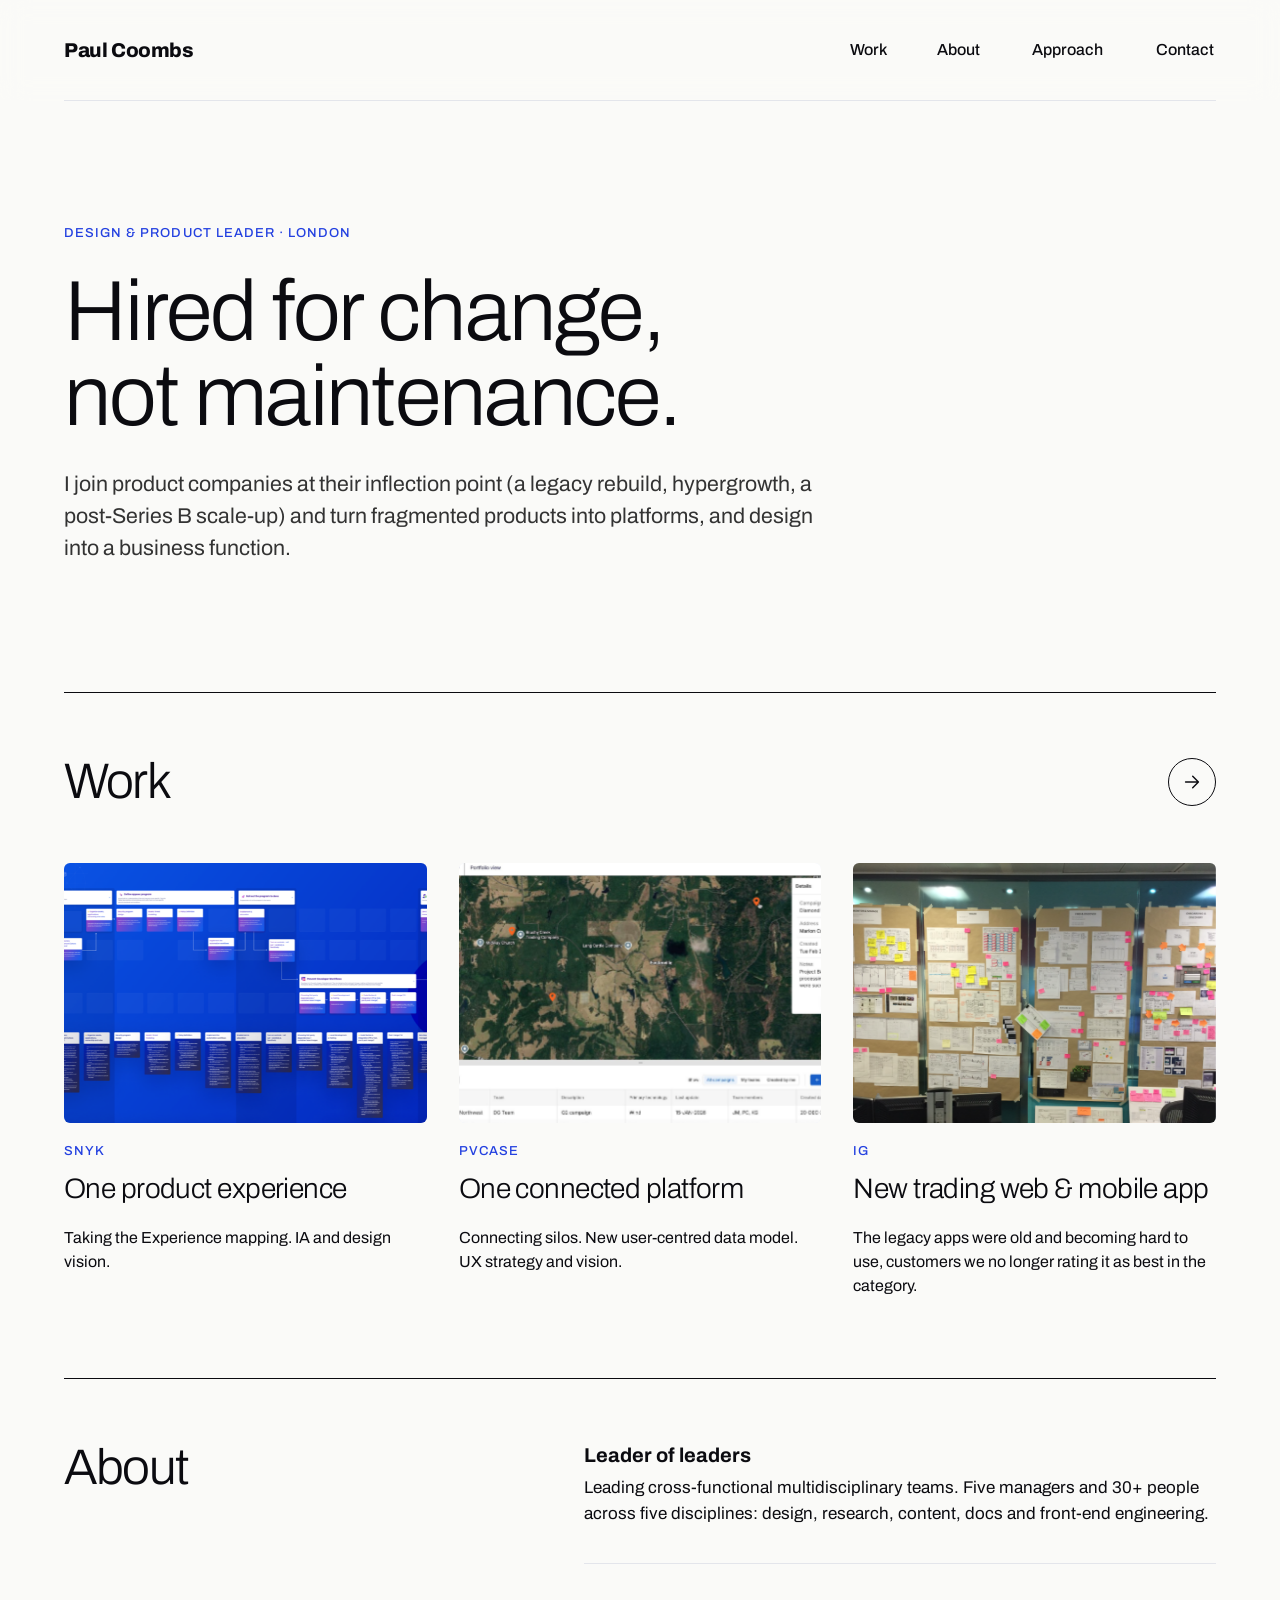
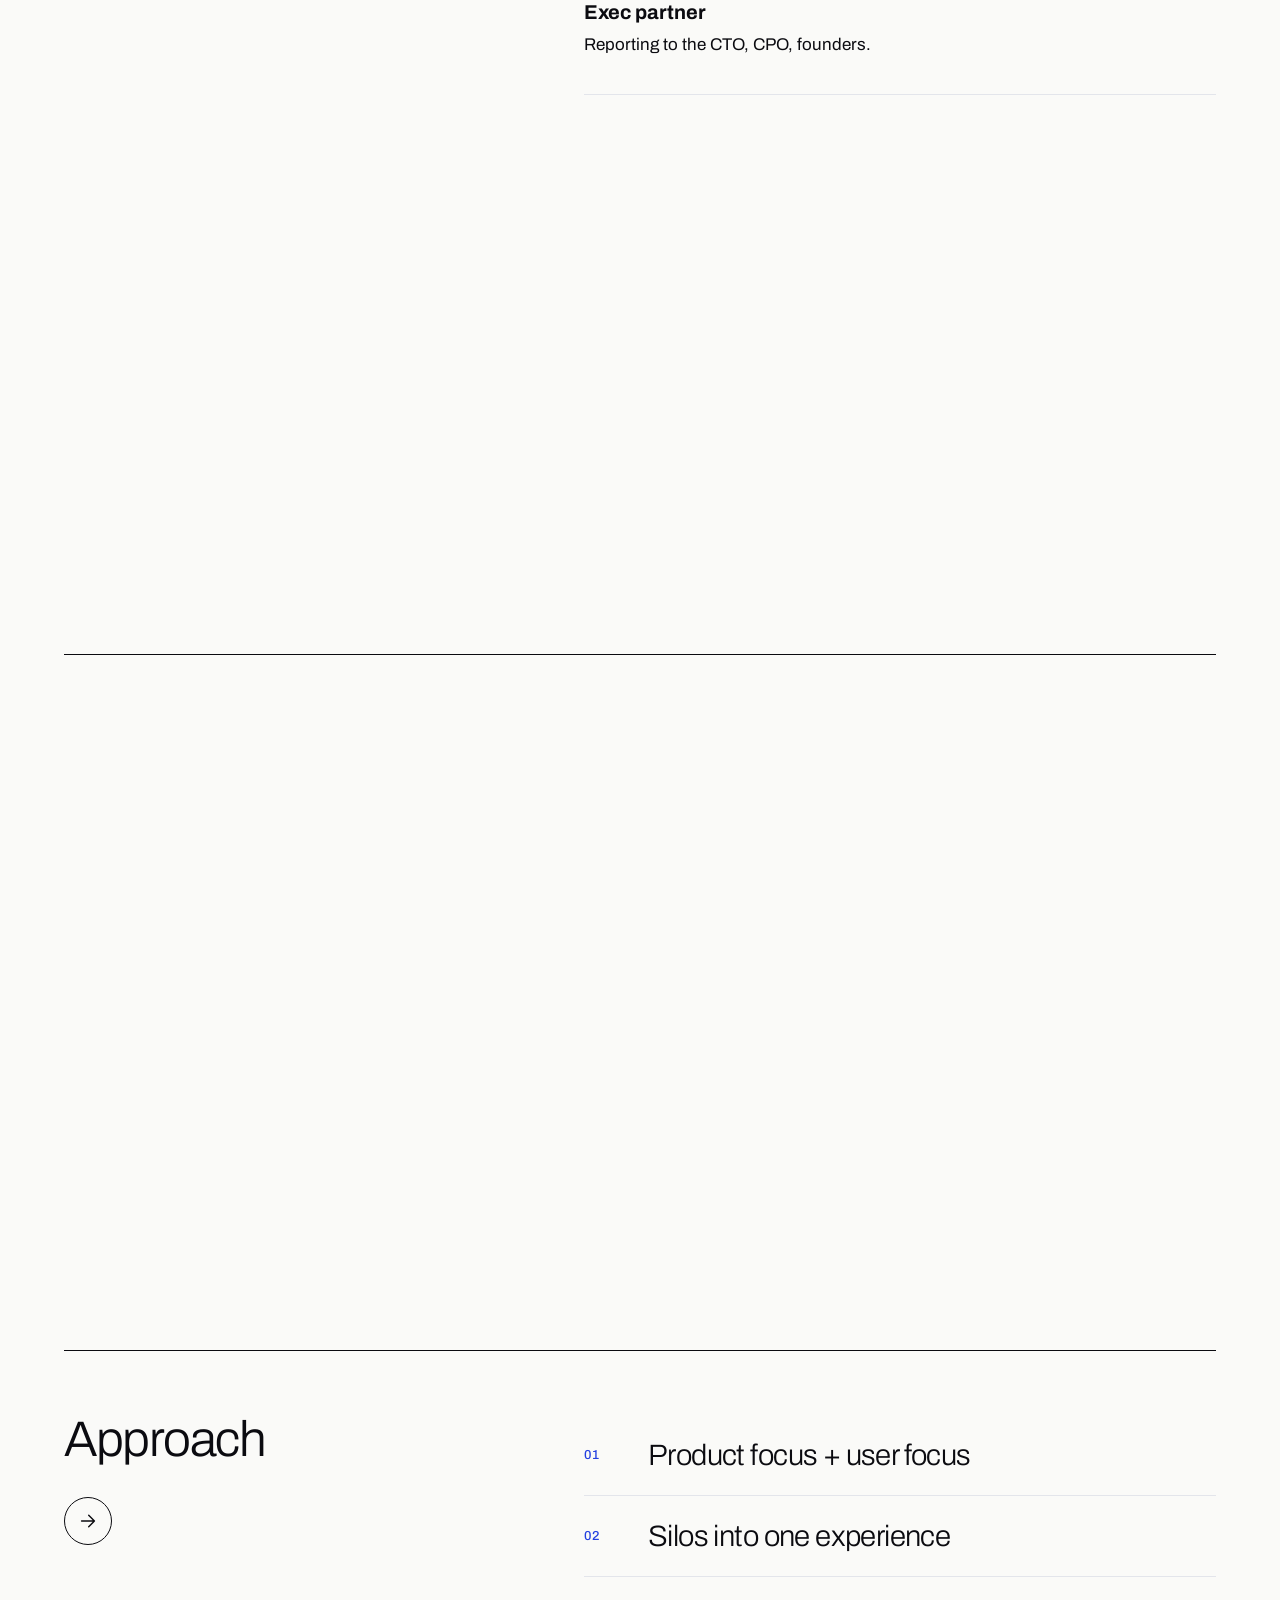
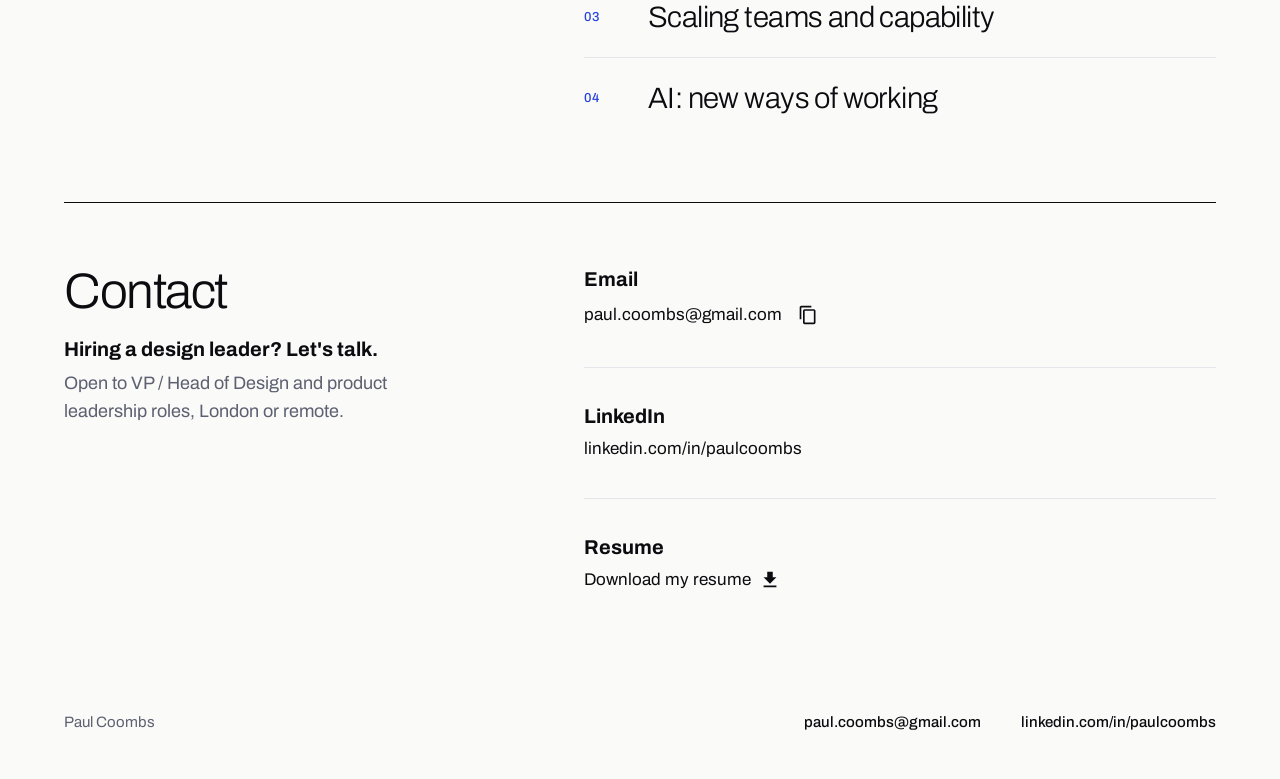
==== index.html @ 76ad6506 "Initial commit" ====
<!doctype html>
<html lang="en">
<head>
<meta charset="utf-8">
<meta name="viewport" content="width=device-width, initial-scale=1">
<title>Paul Coombs</title>
<link rel="preconnect" href="https://fonts.googleapis.com">
<link rel="preconnect" href="https://fonts.gstatic.com" crossorigin>
<link href="https://fonts.googleapis.com/css2?family=Archivo:wght@300;400;500;600;700;800&display=swap" rel="stylesheet">
<link rel="stylesheet" href="assets/css/site.css">
</head>
<body>
<header class="site-header" data-active=""></header>

<main class="wrap">
  <section class="hero">
    <span class="eyebrow">Design &amp; product leader · London</span>
    <h1 aria-label="Hired for change, not maintenance."><span class="line" aria-hidden="true"><span>Hired for change,</span></span><span class="line" aria-hidden="true"><span>not maintenance.</span></span></h1>
    <p class="blurb">I join product companies at their inflection point (a legacy rebuild, hypergrowth, a post-Series B scale-up) and turn fragmented products into platforms, and design into a business function.</p>
  </section>

  <section class="home-section" id="work">
    <div class="heading reveal">
      <h2 class="h2">Work</h2>
      <a class="arrow-btn" href="work-snyk.html" aria-label="Go to Work" data-arrow></a>
    </div>
    <div class="cards" data-stagger="0.12">
      <div class="reveal">
        <a class="card" href="work-snyk.html">
          <div class="media"><div class="media-inner"><img src="img/snyk.png" alt="Snyk application security experience map" style="object-position:30% 50%"></div><span class="arrow-btn" data-arrow></span></div>
          <div class="meta"><span class="eyebrow">Snyk</span><h3>One product experience</h3></div>
          <p>Taking the Experience mapping. IA and design vision.</p>
        </a>
      </div>
      <div class="reveal">
        <a class="card" href="work-pvcase.html">
          <div class="media"><div class="media-inner"><img src="img/pvcase.png" alt="PVcase Prospect campaign portfolio view" style="object-position:50% 0%"></div><span class="arrow-btn" data-arrow></span></div>
          <div class="meta"><span class="eyebrow">PVcase</span><h3>One connected platform</h3></div>
          <p>Connecting silos. New user-centred data model. UX strategy and vision.</p>
        </a>
      </div>
      <div class="reveal">
        <a class="card" href="work-ig.html">
          <div class="media"><div class="media-inner"><img src="img/ig.png" alt="Research synthesis wall at IG" style="object-position:50% 40%"></div><span class="arrow-btn" data-arrow></span></div>
          <div class="meta"><span class="eyebrow">IG</span><h3>New trading web &amp; mobile app</h3></div>
          <p>The legacy apps were old and becoming hard to use, customers we no longer rating it as best in the category.</p>
        </a>
      </div>
    </div>
  </section>

  <section class="section profile" id="about">
    <div class="col-label reveal"><h2 class="h2">About</h2></div>
    <div class="col-main" data-stagger="0.1">
      <div class="p-item reveal"><h3 class="bold" style="margin:0;font-size:20px;line-height:24px">Leader of leaders</h3><p class="body">Leading cross-functional multidisciplinary teams. Five managers and 30+ people across five disciplines: design, research, content, docs and front-end engineering.</p></div>
      <div class="p-item reveal"><h3 class="bold" style="margin:0;font-size:20px;line-height:24px">Exec partner</h3><p class="body">Reporting to the CTO, CPO, founders.</p></div>
      <div class="p-item reveal"><h3 class="bold" style="margin:0;font-size:20px;line-height:24px">Owns the operating model</h3><p class="body">Budget, headcount plan, hiring bar, career framework and ways of working, including the new AI playbook.</p></div>
      <div class="p-item reveal"><h3 class="bold" style="margin:0;font-size:20px;line-height:24px">Stays close to the work</h3><p class="body">Takes accountability for the team delivering one coherent, high quality user experience. Stays close to the work and the users, to coach, mentor and lead the team.</p></div>
      <div class="p-item reveal"><h3 class="bold" style="margin:0;font-size:20px;line-height:24px">Psychology and code</h3><p class="body">A UX designer by trade, with a background in Computer Science and Psychology (Durham). London-based.</p></div>
    </div>
  </section>

  <section class="section exp" style="flex-direction:column;padding-bottom:96px">
    <h2 class="h2 reveal">Experience</h2>
    <div class="exp-cols" data-stagger="0.12">
      <div class="exp-col reveal">
        <div class="exp-head"><h3>PVcase</h3><span class="pill now">2024 – now</span></div>
        <div class="exp-item">Solar design and development software, $40M ARR, scaling after&nbsp; $100M Series B.</div>
        <div class="exp-item">Pulling siloed products into a single platform, and using it for many 0-1 product bets.</div>
        <div class="exp-item">Upskilling discovery research for Product and Design through training, playbooks, coaching.</div>
        <div class="exp-item last">Writing the new AI-focused playbooks to change ways of working.</div>
      </div>
      <div class="exp-col reveal">
        <div class="exp-head"><h3>Snyk</h3><span class="pill">2020 – 2024</span></div>
        <div class="exp-item">AppSec hyper-growth scale-up: $20m to $300m ARR, 200 to 1500 people in 4 years.</div>
        <div class="exp-item">Scaled design, docs and front-end engineering from 1 to 20+.</div>
        <div class="exp-item">Mapped the domain experience that drove a product and tech reorg.</div>
        <div class="exp-item last">Optimised product-led growth conversion and delivered one platform experience from fragmented products.</div>
      </div>
      <div class="exp-col reveal">
        <div class="exp-head"><h3>IG</h3><span class="pill">2013 – 2019</span></div>
        <div class="exp-item">London listed, financial derivatives and share trading broker, regulated in 14 countries.</div>
        <div class="exp-item">Five disciplines merged into one 30+ person department.</div>
        <div class="exp-item">Redesigned the iOS and Android apps to a 4.6/5 App Store rating, highest in category.</div>
        <div class="exp-item last">Led the two-year trading platform redesign: 15% faster conversion, 70% of high-value clients switched in 6 months.</div>
      </div>
    </div>
  </section>

    <section class="home-section" id="approach">
    <div class="home-split">
      <div class="col-label reveal">
        <div class="stack" style="gap:20px">
          <h2 class="h2">Approach</h2>
        </div>
        <a class="arrow-btn" href="approach.html" aria-label="Go to Approach" data-arrow></a>
      </div>
      <div class="topics" data-stagger="0.08">
        <a class="topic reveal" href="approach.html#opinion-1"><span class="num">01</span><span class="t">Product focus + user focus</span><span class="arrow-btn" data-arrow></span></a>
        <a class="topic reveal" href="approach.html#opinion-2"><span class="num">02</span><span class="t">Silos into one experience</span><span class="arrow-btn" data-arrow></span></a>
        <a class="topic reveal" href="approach.html#opinion-3"><span class="num">03</span><span class="t">Scaling teams and capability</span><span class="arrow-btn" data-arrow></span></a>
        <a class="topic reveal" href="approach.html#opinion-4"><span class="num">04</span><span class="t">AI: new ways of working</span><span class="arrow-btn" data-arrow></span></a>
      </div>
    </div>
  </section>

  <section class="section contact" id="contact">
    <div class="col-label reveal">
      <h2 class="h2">Contact</h2>
      <div class="pitch"><h3 class="bold" style="margin:0;font-size:20px;line-height:24px">Hiring a design leader? Let's talk.</h3><p class="muted">Open to VP / Head of Design and product leadership roles, London or remote.</p></div>
    </div>
    <div class="col-main" data-stagger="0.1">
      <div class="p-item reveal"><h3 class="bold" style="margin:0;font-size:20px;line-height:24px">Email</h3>
        <p class="body copy-line"><a href="mailto:paul.coombs@gmail.com">paul.coombs@gmail.com</a>
          <button class="copy-btn" type="button" data-copy="paul.coombs@gmail.com" aria-label="Copy email address"><svg viewBox="0 0 24 24" aria-hidden="true"><path fill="currentColor" d="M16 1H4c-1.1 0-2 .9-2 2v14h2V3h12V1zm3 4H8c-1.1 0-2 .9-2 2v14c0 1.1.9 2 2 2h11c1.1 0 2-.9 2-2V7c0-1.1-.9-2-2-2zm0 16H8V7h11v14z"/></svg><span class="copy-tip" role="status" aria-live="polite">Copied</span></button></p></div>
      <div class="p-item reveal"><h3 class="bold" style="margin:0;font-size:20px;line-height:24px">LinkedIn</h3><p class="body"><a href="https://www.linkedin.com/in/paulcoombs" target="_blank" rel="noopener">linkedin.com/in/paulcoombs</a></p></div>
      <div class="p-item reveal"><h3 class="bold" style="margin:0;font-size:20px;line-height:24px">Resume</h3><p class="body"><a class="dl-link" href="assets/Paul-Coombs-Resume.pdf" download="Paul-Coombs-Resume.pdf">Download my resume<svg viewBox="0 0 24 24" aria-hidden="true"><path fill="currentColor" d="M5 20h14v-2H5v2zM19 9h-4V3H9v6H5l7 7 7-7z"/></svg></a></p></div>
    </div>
  </section>
</main>

<footer class="site-footer"></footer>
<script src="assets/js/site.js"></script>
</body>
</html>
---- assets/css/site.css ----
/* Paul Coombs — portfolio. Archivo only. Tokens match the Paper design. */
@view-transition { navigation: auto; }

:root {
  --ink: #0B0B10;
  --bg: #FAFAF8;
  --blue: #2340E0;
  --blue-tint: #EEF1FD;
  --muted: #5C6070;
  --line: #E3E5EB;
  --pill: #F1F2F6;
  --pad: clamp(20px, 5vw, 72px);
  --ease: cubic-bezier(.2, .7, .2, 1);
  --spring: cubic-bezier(.34, 1.56, .64, 1);
  --nav-h: 97px; /* 36px padding x2 + 24px logo + 1px rule */
}

* { box-sizing: border-box; }
html { scroll-behavior: smooth; }
body {
  margin: 0;
  background: var(--bg);
  color: var(--ink);
  font-family: 'Archivo', system-ui, sans-serif;
  font-size: 18px;
  line-height: 1.55;
  -webkit-font-smoothing: antialiased;
  overflow-x: clip;
}
a { color: inherit; text-decoration: none; }
img { display: block; max-width: 100%; }
::selection { background: var(--blue); color: #fff; }
:focus-visible { outline: 2px solid var(--blue); outline-offset: 4px; border-radius: 4px; }

.wrap { max-width: 1440px; margin: 0 auto; padding-inline: var(--pad); }

/* ---------- Scroll progress ---------- */
#progress {
  position: fixed; inset: 0 0 auto 0; height: 3px; z-index: 50;
  background: var(--blue); transform: scaleX(0); transform-origin: 0 50%;
  pointer-events: none;
}

/* ---------- Header / nav ---------- */
body { padding-top: var(--nav-h); }
.site-header {
  position: fixed; top: 0; left: 0; right: 0; z-index: 40;
  transform: translateZ(0); /* own compositor layer so it stays put during overscroll bounce */
  background: rgba(250, 250, 248, .82);
  -webkit-backdrop-filter: blur(14px); backdrop-filter: blur(14px);
}
.site-header .wrap { padding-block: 0; }
.nav {
  display: flex; align-items: center; justify-content: space-between;
  padding-block: 36px; border-bottom: 1px solid var(--line);
  transition: padding .45s var(--ease);
}
.site-header.scrolled .nav { padding-block: 18px; }
.logo {
  font-weight: 800; font-size: 20px; letter-spacing: -.02em; line-height: 24px;
  display: inline-block; transition: transform .3s var(--ease), color .2s;
}
.logo:hover { color: var(--blue); transform: translateX(2px); }
.logo:active { transform: scale(.95); }
.nav-links { display: flex; gap: clamp(22px, 4vw, 48px); align-items: center; }
.nav-link {
  position: relative; padding-block: 4px; font-weight: 500; font-size: 16px; line-height: 20px;
  transition: color .2s, transform .2s var(--ease);
}
/* Reserve the bold width so the active (bold) link never changes the width of its slot,
   which keeps the other links from shifting when the active page changes. */
.nav-link { display: inline-flex; flex-direction: column; }
.nav-link::before {
  content: attr(data-label); font-weight: 700; height: 0; overflow: hidden; visibility: hidden;
  pointer-events: none; user-select: none;
}
.site-header { view-transition-name: site-header; }
.nav-link::after {
  content: ''; position: absolute; left: 0; right: 0; bottom: 0; height: 2px;
  background: var(--blue); transform: scaleX(0); transform-origin: 0 50%;
  transition: transform .45s var(--ease);
}
.nav-link:hover::after, .nav-link[aria-current="page"]::after { transform: scaleX(1); }
.nav-link:hover { color: var(--blue); }
.nav-link[aria-current="page"] { color: var(--blue); font-weight: 700; }
.nav-link:active { transform: scale(.93); }

/* ---------- Type ---------- */
.eyebrow {
  font-weight: 500; font-size: 13px; line-height: 16px; letter-spacing: .08em;
  text-transform: uppercase; color: var(--blue); display: block;
}
.eyebrow.muted { color: var(--muted); }
.num { font-weight: 500; font-size: 13px; letter-spacing: .08em; line-height: 16px; color: var(--blue); }
.display {
  margin: 0; font-weight: 300; letter-spacing: -.03em;
  font-size: clamp(64px, 9.45vw, 136px); line-height: .94;
}
.h2 { margin: 0; font-weight: 300; letter-spacing: -.03em; font-size: clamp(40px, 3.9vw, 56px); line-height: 1; }
.h2.big { font-size: clamp(44px, 4.45vw, 64px); }
.lede { font-size: clamp(18px, 1.5vw, 22px); line-height: 1.45; margin: 0; }
.body { font-size: clamp(17px, 1.32vw, 19px); line-height: 1.52; margin: 0; }
.bold { font-weight: 700; }
.muted { color: var(--muted); }

/* ---------- Layout patterns ---------- */
.page-head {
  display: flex; align-items: flex-end; justify-content: space-between; gap: 48px;
  padding-top: 96px; padding-bottom: 72px;
}
.page-head .lede { max-width: 460px; }
.section { border-top: 1px solid var(--ink); display: flex; gap: 0; padding-block: 64px; }
.section.tight { padding-block: 56px; }
.col-label { width: 520px; flex-shrink: 0; padding-right: 40px; align-self: flex-start; position: sticky; top: 110px; }
.col-main { flex: 1 1 0; min-width: 0; }
.stack { display: flex; flex-direction: column; }

/* label / text rows (approach, project pages) */
.row { display: flex; padding-block: 24px; border-bottom: 1px solid var(--line); transition: background .35s var(--ease), padding .35s var(--ease); }
.row:first-child { padding-top: 0; }
.row:last-child { border-bottom: 0; padding-bottom: 0; }
.row .k { width: 160px; flex-shrink: 0; padding-top: 5px; font-weight: 500; font-size: 13px; letter-spacing: .08em; line-height: 16px; text-transform: uppercase; color: var(--muted); }
.row.key .k { color: var(--blue); font-weight: 700; }
.row .v { flex: 1 1 0; margin: 0; font-size: 18px; line-height: 28px; }
.row.key .v { font-weight: 700; }
.projects-rows .row { padding-block: 28px; }
.projects-rows .row:first-child { padding-top: 0; }
.projects-rows .row .v { font-size: 19px; line-height: 29px; }

/* ---------- Arrow buttons ---------- */
.arrow-btn {
  display: inline-flex; align-items: center; justify-content: center; flex-shrink: 0;
  width: 48px; height: 48px; border-radius: 50%; border: 1.5px solid var(--ink);
  color: var(--ink); background: transparent;
  transition: background .3s var(--ease), color .3s, border-color .3s, transform .35s var(--spring);
}
.arrow-btn svg { width: 20px; height: 20px; transition: transform .35s var(--ease); }
.arrow-btn:hover, a:hover > .arrow-btn, .card:hover .arrow-btn { background: var(--blue); border-color: var(--blue); color: #fff; }
.arrow-btn:hover svg, a:hover > .arrow-btn svg, .card:hover .arrow-btn svg { transform: translateX(3px); }
.arrow-btn:active { transform: scale(.88); }
.arrow-btn.solid { background: var(--blue); border-color: var(--blue); color: #fff; }
.arrow-btn.lg { width: 56px; height: 56px; }

/* ---------- Media + parallax ---------- */
.media { position: relative; overflow: hidden; border-radius: 6px; background: var(--blue-tint); }
.media-inner { position: absolute; inset: 0; transition: transform 1s var(--ease); will-change: transform; }
.media-inner img { position: absolute; left: 0; width: 100%; height: 128%; top: -14%; object-fit: cover; will-change: transform; }
.media.ph .media-inner::before, .media.ph .media-inner::after {
  content: ''; position: absolute; border-radius: 50%; will-change: transform;
}
.media.ph .media-inner::before { width: 46%; aspect-ratio: 1; left: -6%; top: -30%; background: rgba(35, 64, 224, .10); transform: translateY(var(--py, 0px)); }
.media.ph .media-inner::after { width: 34%; aspect-ratio: 1; right: 6%; bottom: -26%; background: rgba(35, 64, 224, .16); transform: translateY(calc(var(--py, 0px) * -1.4)); }
.figure { margin: 0; }
.figure .media { aspect-ratio: 1296 / 640; }
.figure.tall .media { aspect-ratio: 16 / 10; }
.figure figcaption { margin-top: 18px; font-size: 14px; line-height: 18px; color: var(--muted); }

/* ---------- Cards ---------- */
.cards { display: grid; grid-template-columns: repeat(3, minmax(0, 1fr)); gap: 32px; align-items: start; }
.card { display: block; position: relative; transition: transform .45s var(--ease); }
.card .media { height: 260px; }
.card:hover .media-inner { transform: scale(1.05); }
.card .arrow-btn { position: absolute; top: 16px; right: 16px; background: #fff; border-color: #fff; opacity: 0; transform: translate(8px, -8px) scale(.8); }
.card:hover .arrow-btn { opacity: 1; transform: none; }
.card:active { transform: scale(.985); }
.card:active .arrow-btn { transform: scale(.88); }
.card .meta { display: flex; flex-direction: column; gap: 12px; padding-top: 20px; }
.card h3 { margin: 0; font-weight: 300; font-size: clamp(26px, 2.2vw, 32px); line-height: 1.25; letter-spacing: -.02em; transition: color .25s, transform .45s var(--ease); }
.card:hover h3 { color: var(--blue); transform: translateX(6px); }
.card p { margin: 20px 0 0; font-size: 16px; line-height: 24px; }

/* ---------- Home ---------- */
.hero { padding-block: 128px; display: flex; flex-direction: column; gap: 28px; }
.hero h1 { margin: 0; font-weight: 300; letter-spacing: -.03em; font-size: clamp(48px, 6.67vw, 96px); line-height: 1; letter-spacing: -.02em; will-change: transform; }
.hero .line { display: block; overflow: hidden; padding-bottom: .08em; margin-bottom: -.08em; }
.hero .line > span { display: block; transform: translateY(110%); animation: rise 1.2s var(--ease) forwards; }
.hero .line:nth-child(2) > span { animation-delay: .12s; }
.hero .dot { color: var(--blue); display: inline-block; transition: transform .5s var(--spring); }
.hero h1:hover .dot { transform: translateY(-.06em) scale(1.12); }
@keyframes rise { to { transform: none; } }
.hero .blurb { max-width: 776px; font-size: clamp(19px, 1.67vw, 24px); line-height: 1.5; color: #333; margin: 0; will-change: transform; }
.hero .eyebrow { opacity: 0; animation: fade .9s .1s var(--ease) forwards; }
.hero .blurb { opacity: 0; animation: fade 1s .45s var(--ease) forwards; }
@keyframes fade { to { opacity: 1; } }

.home-section { border-top: 1px solid var(--ink); padding-block: 64px 80px; }
.home-section .heading { display: grid; grid-template-columns: 1fr auto; align-items: center; row-gap: 28px; margin-bottom: 56px; }
#approach { padding-bottom: 64px; }
.home-split { display: flex; }
.home-split .col-label { position: static; display: flex; flex-direction: column; justify-content: space-between; gap: 32px; }
.home-split .items { flex: 1 1 0; display: flex; gap: 40px; align-items: flex-start; }
.home-split .item { flex: 1 1 0; display: flex; flex-direction: column; gap: 8px; padding-bottom: 36px; border-bottom: 1px solid var(--line); }
.item h3 { margin: 0; font-weight: 700; font-size: 20px; line-height: 24px; }
.topics { flex: 1 1 0; display: flex; flex-direction: column; }
.topic {
  display: flex; align-items: center; gap: 24px; padding-block: 20px;
  border-bottom: 1px solid var(--line); position: relative;
  transition: padding .45s var(--ease), color .25s, transform .3s var(--ease);
}
.topic:last-child { border-bottom: 0; }
.topic .num { width: 40px; flex-shrink: 0; }
.topic .t { font-weight: 300; font-size: clamp(24px, 2.3vw, 32px); line-height: 1.25; letter-spacing: -.02em; flex: 1; transition: transform .45s var(--ease); }
.topic .arrow-btn { width: 40px; height: 40px; opacity: 0; transform: translateX(-12px); }
.topic:hover .t { transform: translateX(10px); color: var(--blue); }
.topic:hover .arrow-btn { opacity: 1; transform: none; }
.topic:active { transform: scale(.992); }

/* ---------- Segmented control ---------- */
.seg { display: flex; gap: 4px; padding: 6px; background: var(--pill); border-radius: 999px; }
.seg a {
  display: flex; align-items: center; justify-content: center; width: 148px; height: 52px;
  border-radius: 999px; font-weight: 500; font-size: 17px; position: relative;
  transition: background .25s, color .25s, transform .25s var(--spring);
}
.seg a:hover { background: rgba(35, 64, 224, .09); color: var(--blue); }
.seg a:active { transform: scale(.94); }
.seg a[aria-current="page"] { background: var(--blue); color: #fff; font-weight: 700; view-transition-name: seg-thumb; }

/* ---------- About ---------- */
.exp { display: flex; flex-direction: column; gap: 48px; }
.exp-cols { display: grid; grid-template-columns: repeat(3, minmax(0, 1fr)); gap: 48px; }
.exp-col { display: flex; flex-direction: column; gap: 24px; }
.exp-head { display: flex; align-items: center; justify-content: space-between; }
.exp-head h3 { margin: 0; font-weight: 300; font-size: clamp(30px, 2.5vw, 36px); line-height: 44px; letter-spacing: -.03em; transition: color .25s, transform .4s var(--ease); }
.exp-col:hover h3 { color: var(--blue); transform: translateX(4px); }
.pill { font-weight: 600; font-size: 13px; line-height: 16px; padding: 6px 14px; border-radius: 999px; background: var(--blue-tint); color: var(--blue); white-space: nowrap; }
.pill.now { background: var(--blue); color: #fff; }
.exp-item { padding-bottom: 20px; border-bottom: 1px solid var(--line); font-size: 17px; line-height: 26px; transition: transform .35s var(--ease), border-color .3s; }
.exp-item:hover { transform: translateX(6px); border-color: var(--blue); }
.exp-item.last { border-bottom: 0; padding-bottom: 0; }
.p-item { padding-bottom: 36px; border-bottom: 1px solid var(--line); display: flex; flex-direction: column; gap: 8px; }
.profile .p-item { transition: transform .4s var(--ease); }
.profile .p-item:hover { transform: translateX(8px); }
.profile .col-main, .contact .col-main { display: flex; flex-direction: column; gap: 36px; }

/* ---------- Approach ---------- */
.opinion { scroll-margin-top: 80px; }
.opinion .col-label { display: flex; flex-direction: column; gap: 16px; }
.opinion .h2 { padding-right: 0; }
.opinion .row { padding-inline: 0; }
.opinion .row.first { padding-top: 0; }

[id] { scroll-margin-top: 56px; }
.contact .pitch { margin-top: 20px; max-width: 400px; display: flex; flex-direction: column; gap: 8px; }
.contact .pitch p { margin: 0; font-size: 18px; line-height: 28px; }

/* ---------- Contact ---------- */
.contact .col-label { top: 110px; }
.contact .p-item:last-child { border-bottom: 0; padding-bottom: 0; }
.copy-line { display: flex; align-items: center; gap: 10px; }
.copy-line a, .dl-link { position: relative; transition: color .2s; }
.copy-line a:hover, .dl-link:hover { color: var(--blue); }
.copy-btn {
  position: relative; display: inline-flex; align-items: center; justify-content: center;
  width: 32px; height: 32px; padding: 0; border: 0; border-radius: 50%; background: transparent;
  color: var(--ink); cursor: pointer; transition: background .25s, color .25s, transform .3s var(--spring);
}
.copy-btn svg { width: 20px; height: 20px; }
.copy-btn:hover { background: var(--blue-tint); color: var(--blue); }
.copy-btn:active { transform: scale(.85); }
.copy-btn.copied { color: var(--blue); }
.copy-tip {
  position: absolute; left: 50%; bottom: calc(100% + 6px); transform: translate(-50%, 4px);
  background: var(--ink); color: #fff; font-size: 13px; font-weight: 500; line-height: 1;
  padding: 6px 9px; border-radius: 6px; white-space: nowrap; opacity: 0; pointer-events: none;
  transition: opacity .2s, transform .25s var(--ease);
}
.copy-btn.copied .copy-tip { opacity: 1; transform: translate(-50%, 0); }
.dl-link { display: inline-flex; align-items: center; gap: 8px; }
.dl-link svg { width: 22px; height: 22px; transition: transform .35s var(--spring); }
.dl-link:hover svg { transform: translateY(2px); }

/* ---------- Footer ---------- */
.site-footer .wrap { padding-block: 0; }
.footer {
  display: flex; align-items: center; justify-content: space-between; gap: 24px;
  padding-top: 56px; padding-bottom: 48px; font-size: 15px; line-height: 18px;
}
.footer .name { color: var(--muted); }
.footer .links { display: flex; gap: 40px; flex-wrap: wrap; }
.footer a { font-weight: 500; position: relative; transition: color .2s, transform .2s var(--ease); }
.footer a::after { content: ''; position: absolute; left: 0; right: 0; bottom: -3px; height: 1px; background: currentColor; transform: scaleX(0); transform-origin: 0 50%; transition: transform .4s var(--ease); }
.footer a:hover { color: var(--blue); }
.footer a:hover::after { transform: scaleX(1); }
.footer a:active { transform: scale(.95); }

/* ---------- Reveal on scroll ---------- */
.reveal { opacity: 0; transform: translateY(32px); transition: opacity .9s var(--ease), transform .9s var(--ease); transition-delay: var(--d, 0s); }
.reveal.in { opacity: 1; transform: none; }

/* ---------- Responsive ---------- */
@media (max-width: 1000px) {
  .cards { grid-template-columns: 1fr; gap: 56px; }
  .exp-cols { grid-template-columns: 1fr; gap: 56px; }
  .page-head { flex-direction: column; align-items: flex-start; gap: 32px; padding-top: 64px; padding-bottom: 48px; }
  .section, .home-split { flex-direction: column; gap: 32px; }
  .col-label { width: auto; position: static; padding-right: 0; }
  .home-split .items { flex-direction: column; }
  .row { flex-direction: column; gap: 8px; }
  .row .k { width: auto; padding-top: 0; }
  .seg a { width: 100px; }
  .footer { flex-direction: column; align-items: flex-start; }
  .hero { padding-top: 72px; padding-bottom: 64px; }
  .nav { padding-block: 22px; }
  :root { --nav-h: 69px; }
}

@media (prefers-reduced-motion: reduce) {
  html { scroll-behavior: auto; }
  *, *::before, *::after { animation-duration: .01ms !important; animation-delay: 0s !important; transition-duration: .01ms !important; }
  .reveal { opacity: 1; transform: none; }
  .hero .line > span { transform: none; }
  .hero .eyebrow, .hero .blurb { opacity: 1; }
}
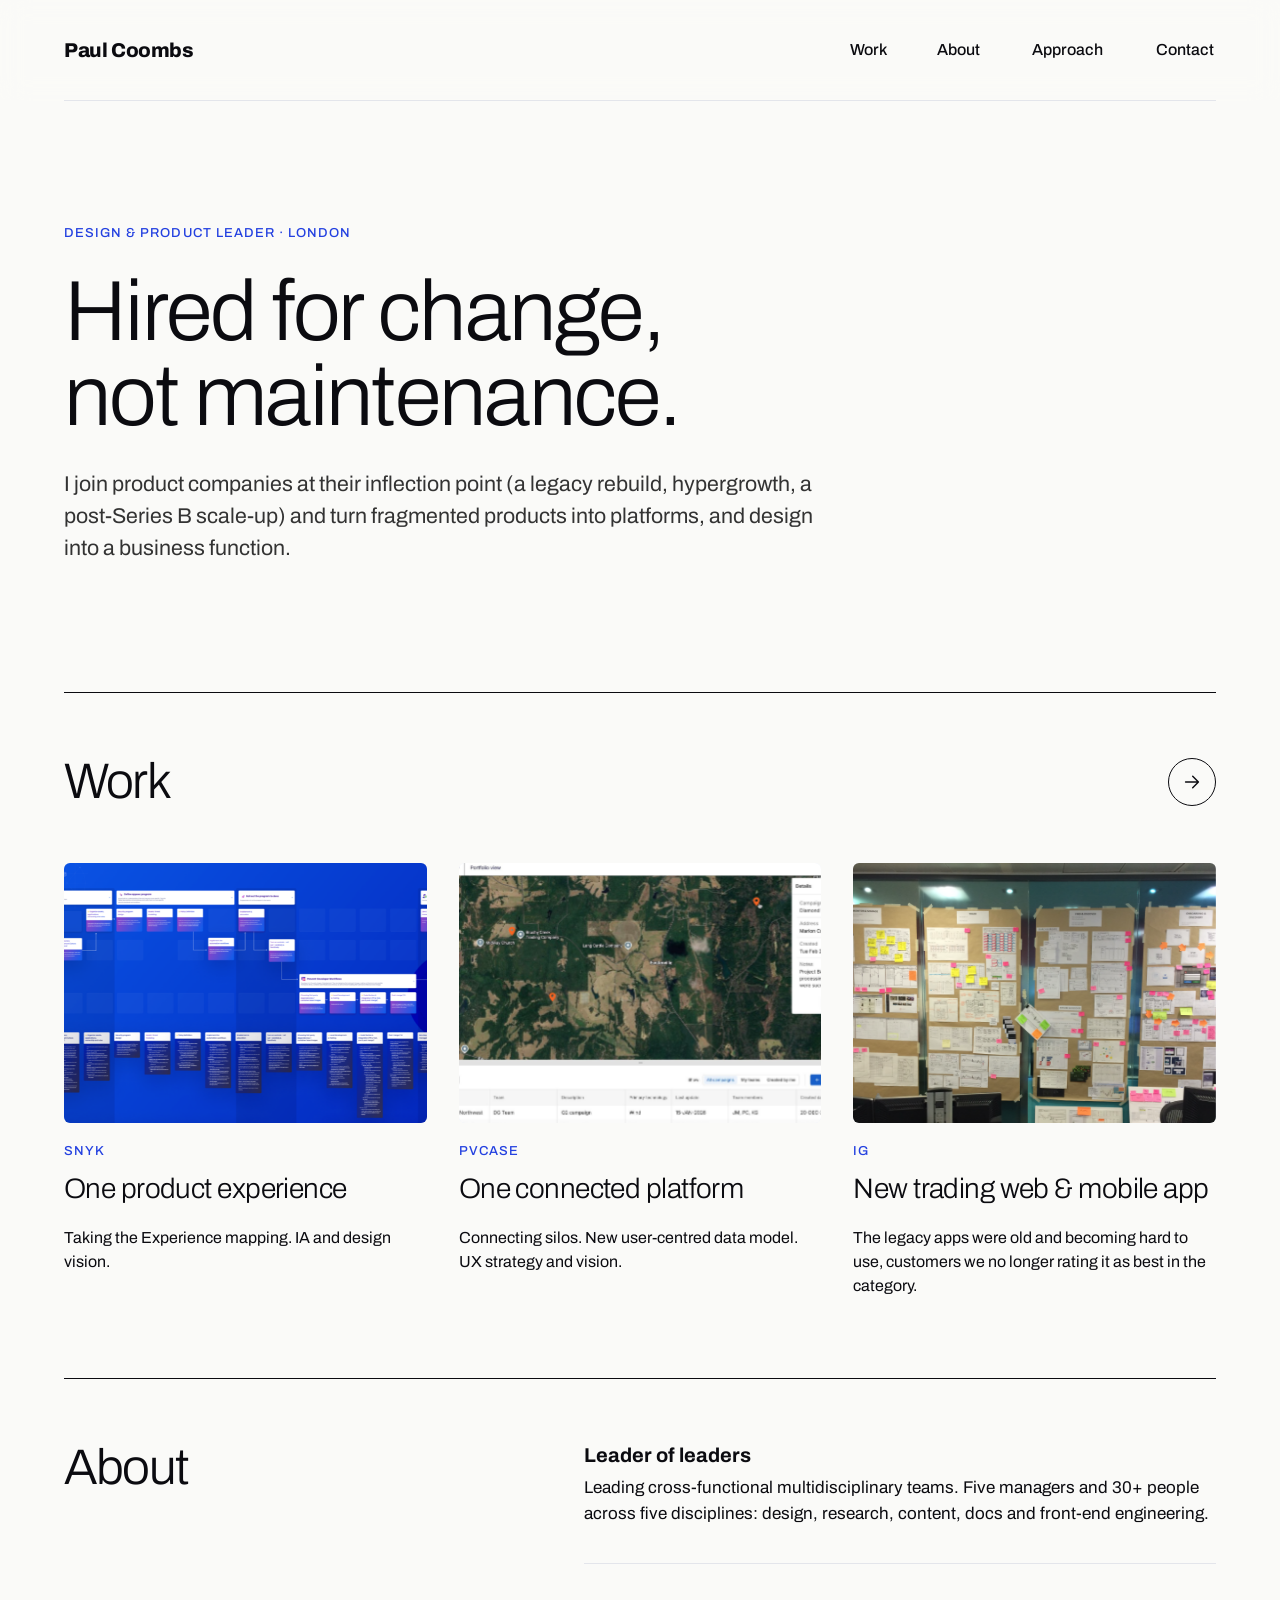
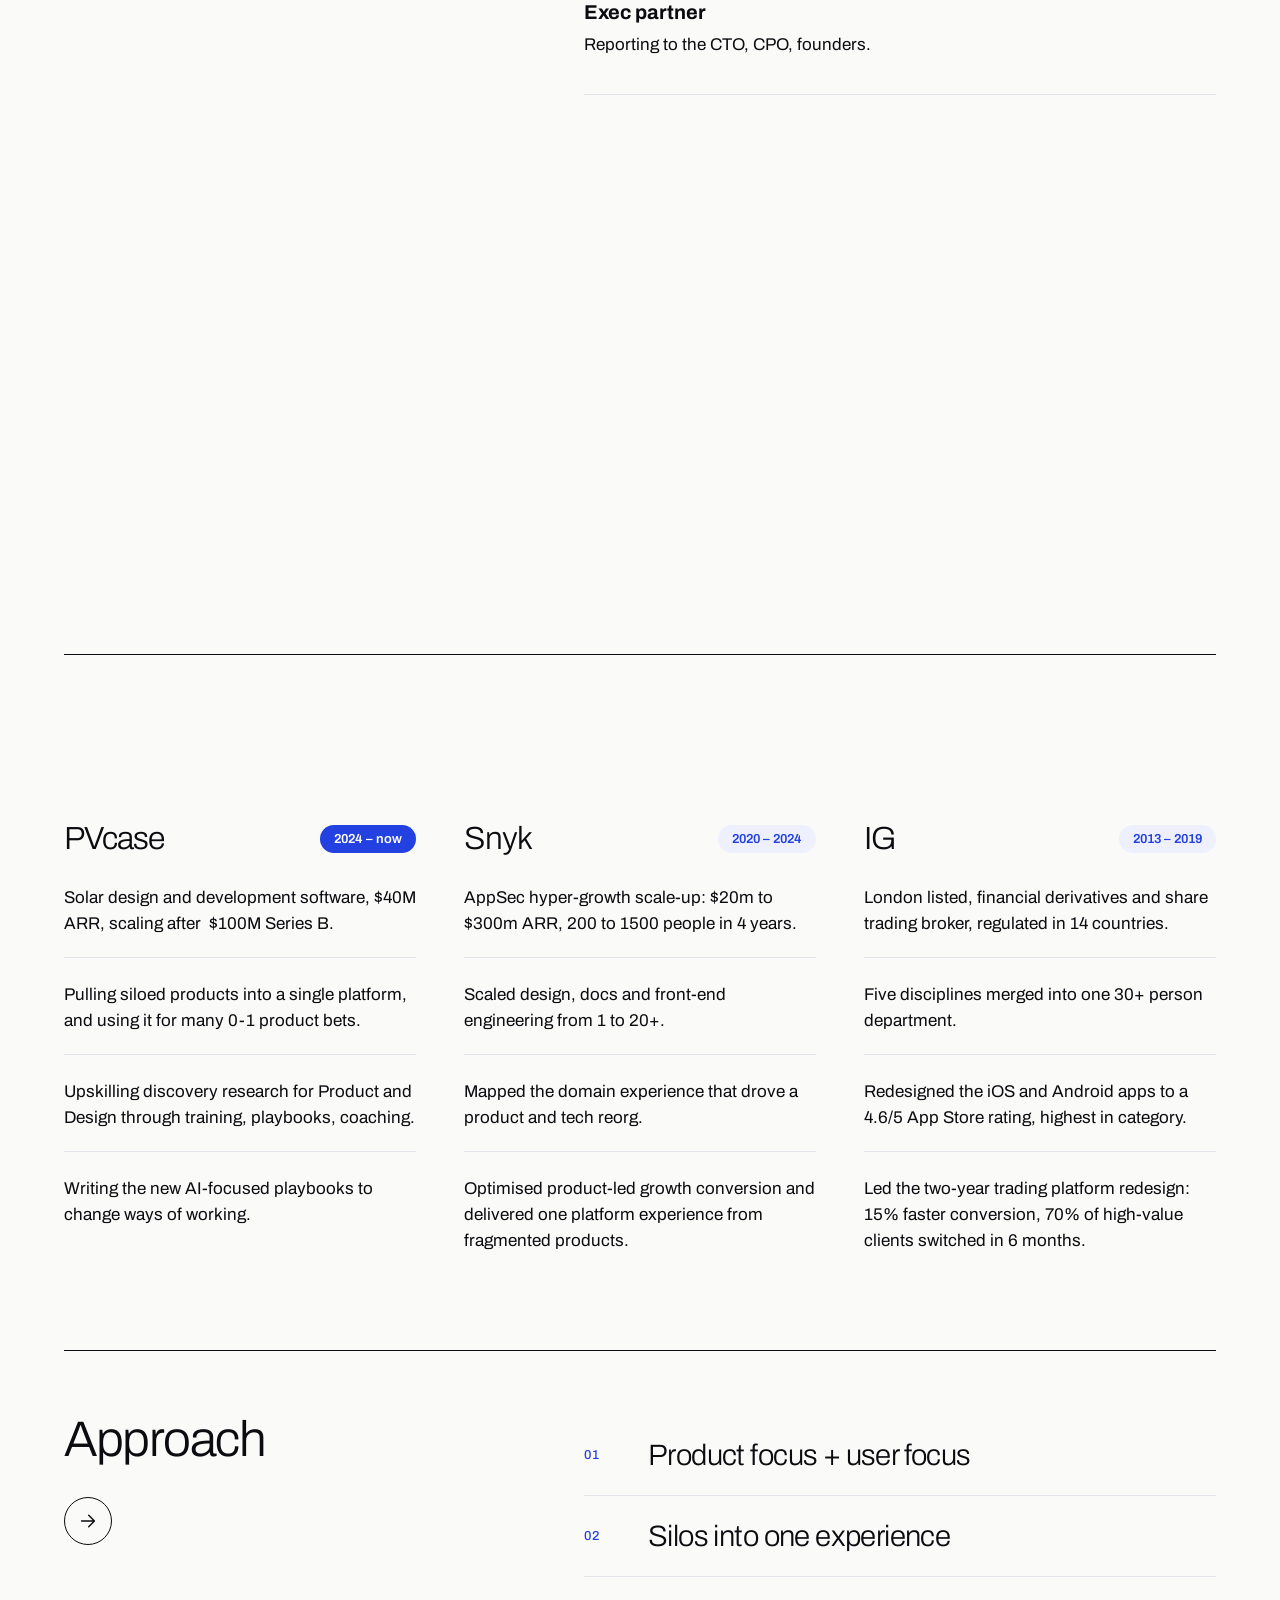
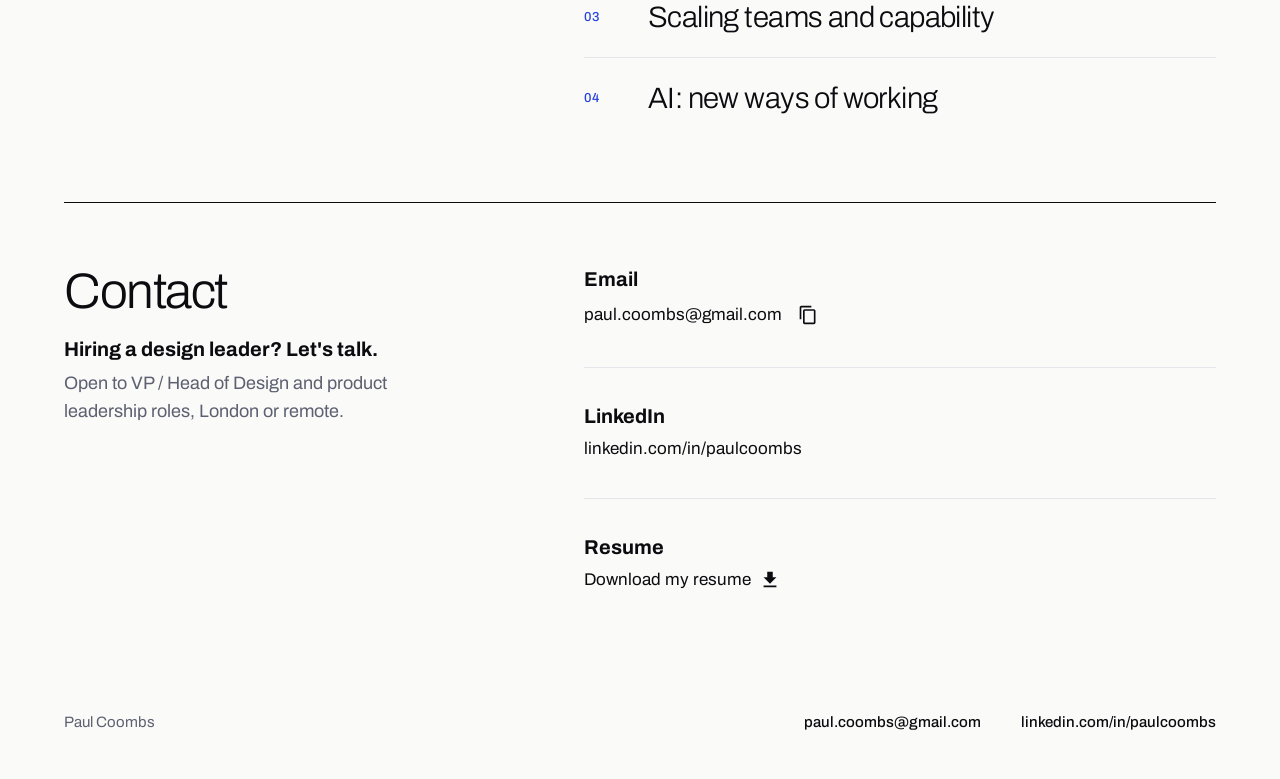
==== commit af1d7a5e: "favicon" ====
--- a/index.html
+++ b/index.html
@@ -4,6 +4,9 @@
 <meta charset="utf-8">
 <meta name="viewport" content="width=device-width, initial-scale=1">
 <title>Paul Coombs</title>
+<link rel="icon" href="favicon.ico" sizes="48x48">
+<link rel="icon" href="favicon.svg" type="image/svg+xml">
+<link rel="apple-touch-icon" href="apple-touch-icon.png">
 <link rel="preconnect" href="https://fonts.googleapis.com">
 <link rel="preconnect" href="https://fonts.gstatic.com" crossorigin>
 <link href="https://fonts.googleapis.com/css2?family=Archivo:wght@300;400;500;600;700;800&display=swap" rel="stylesheet">
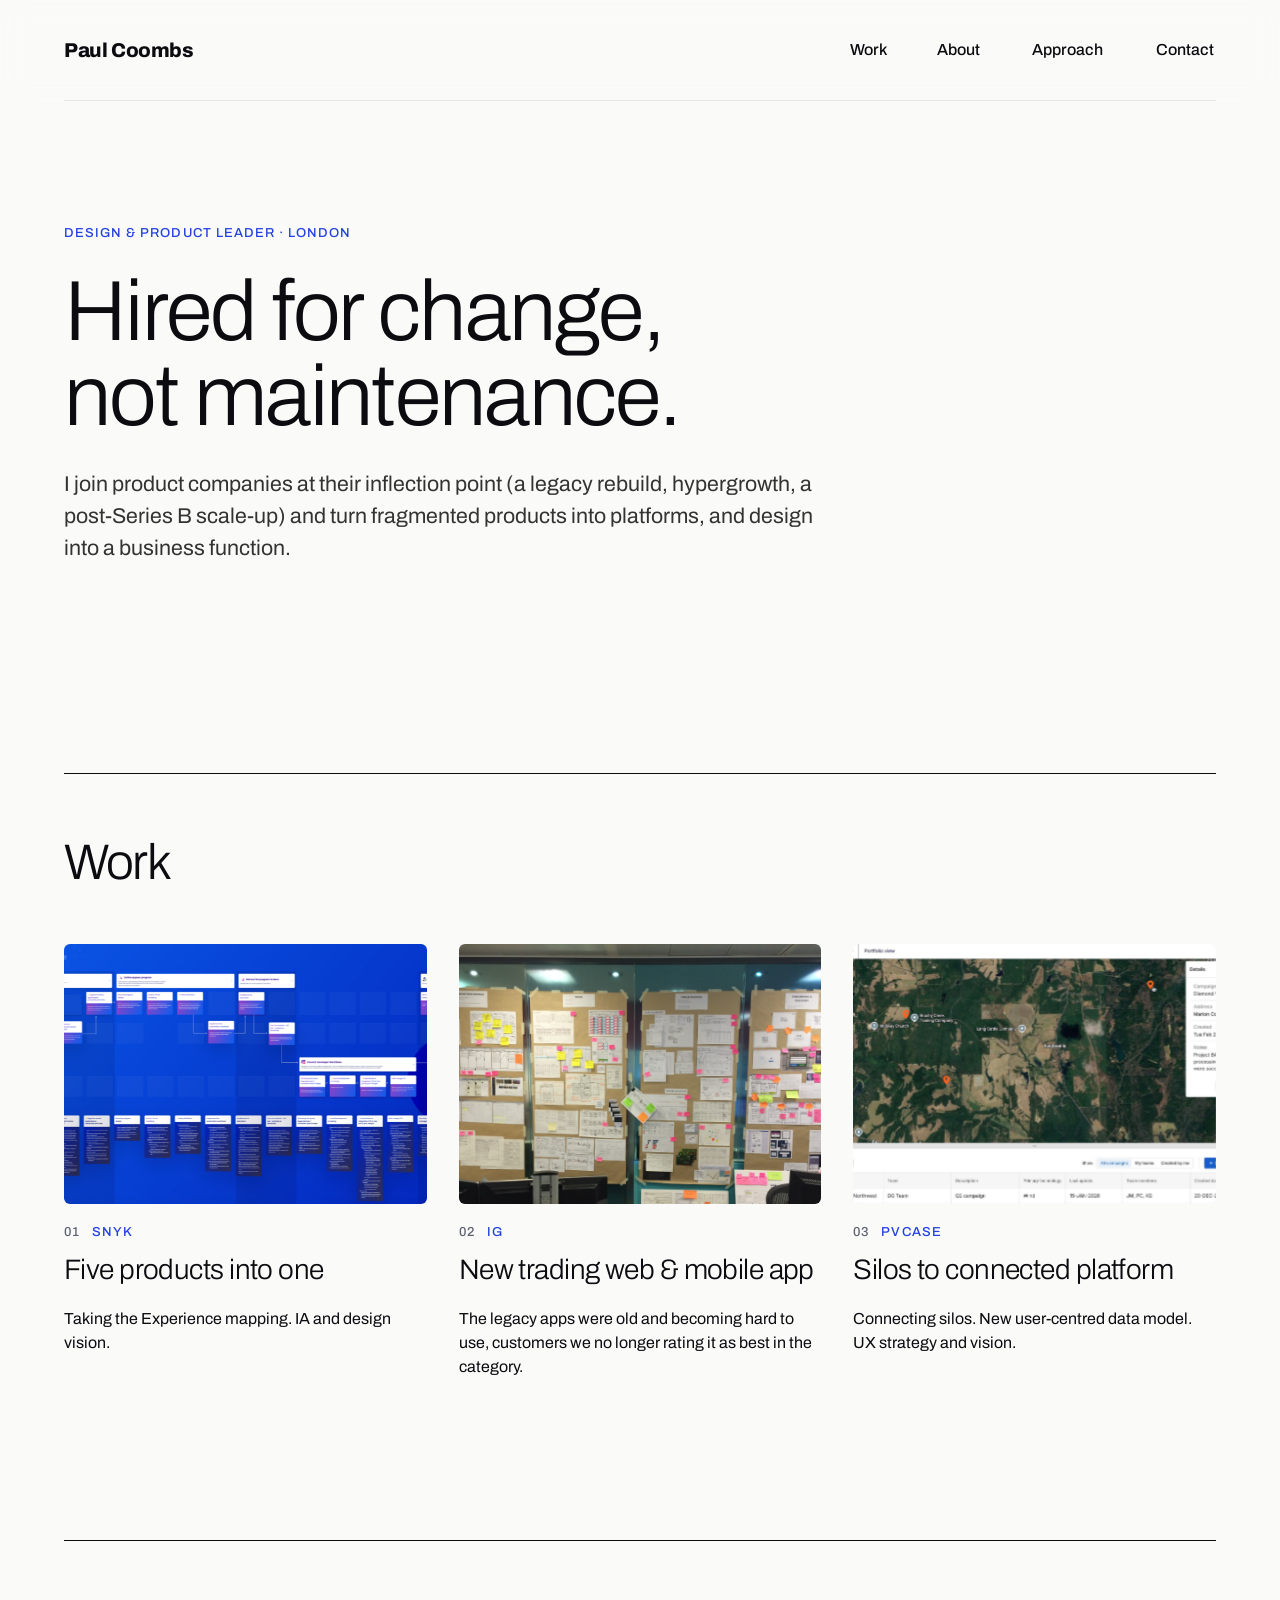
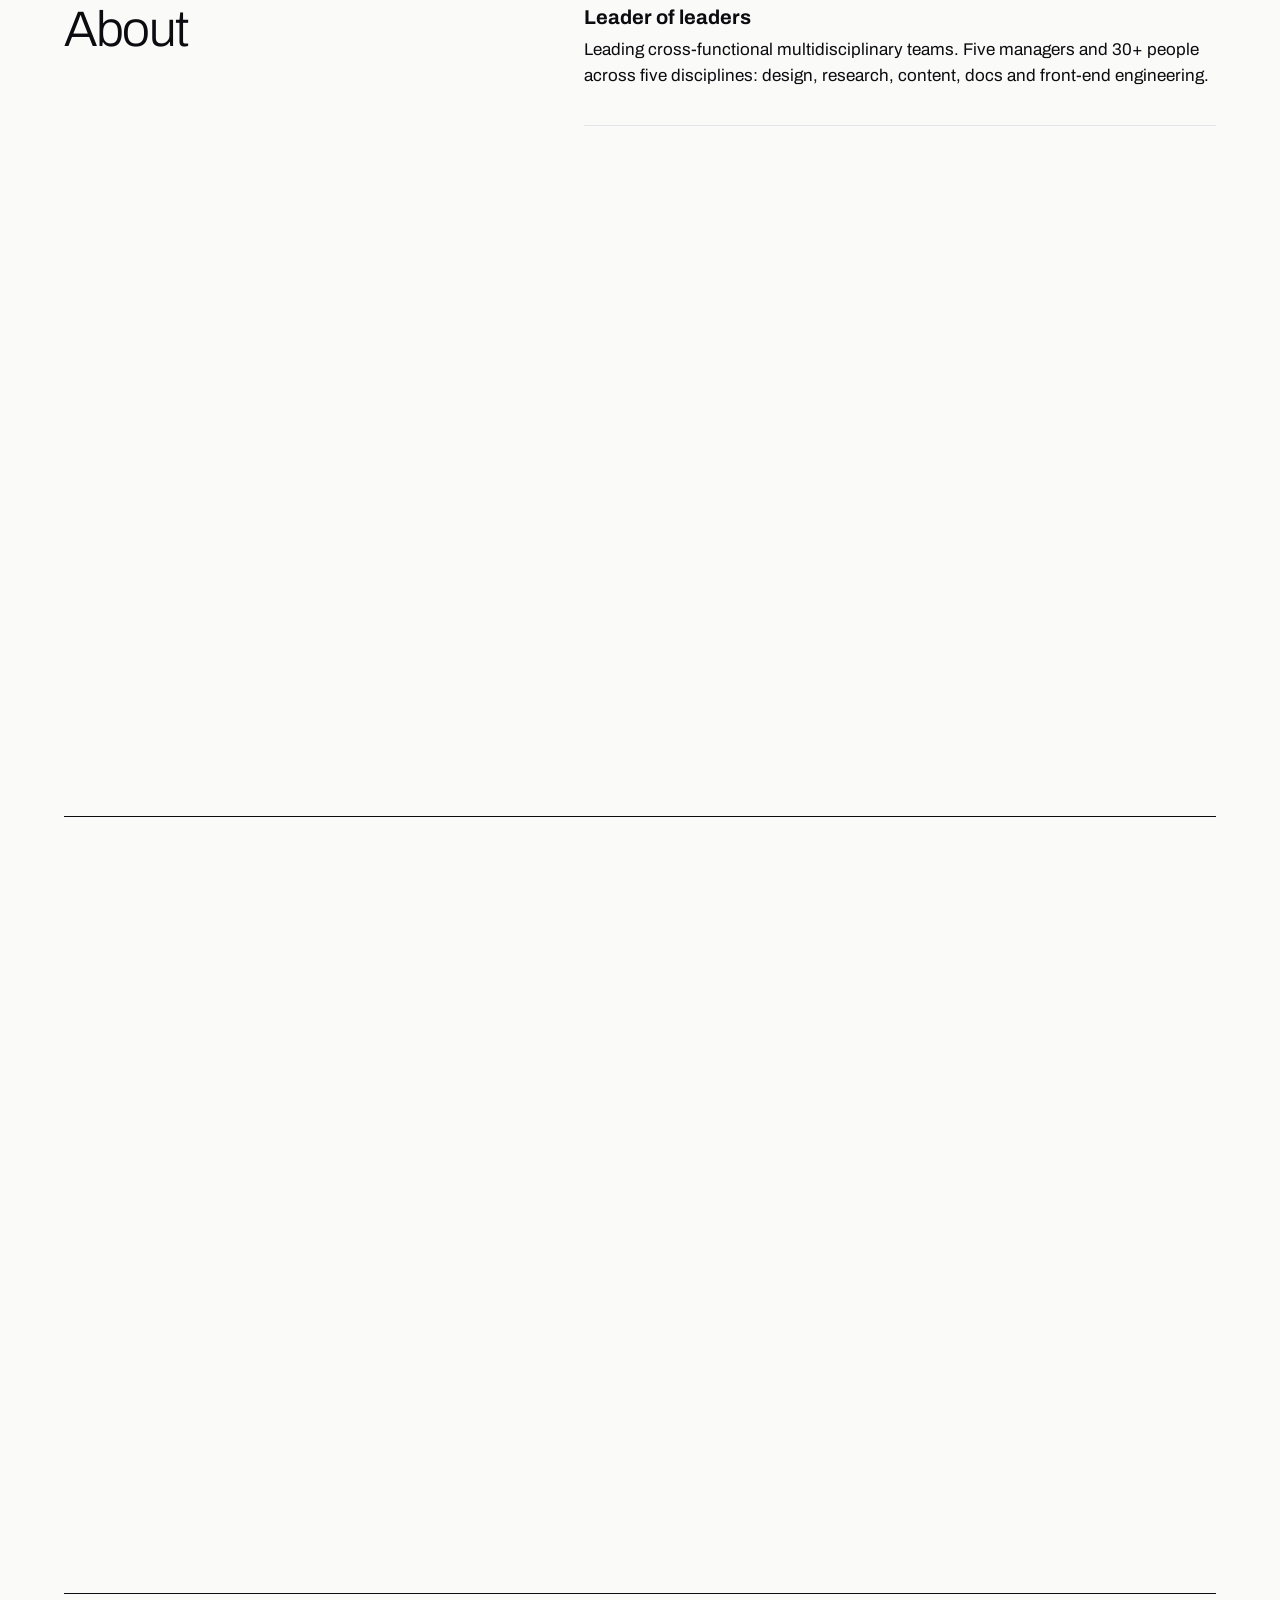
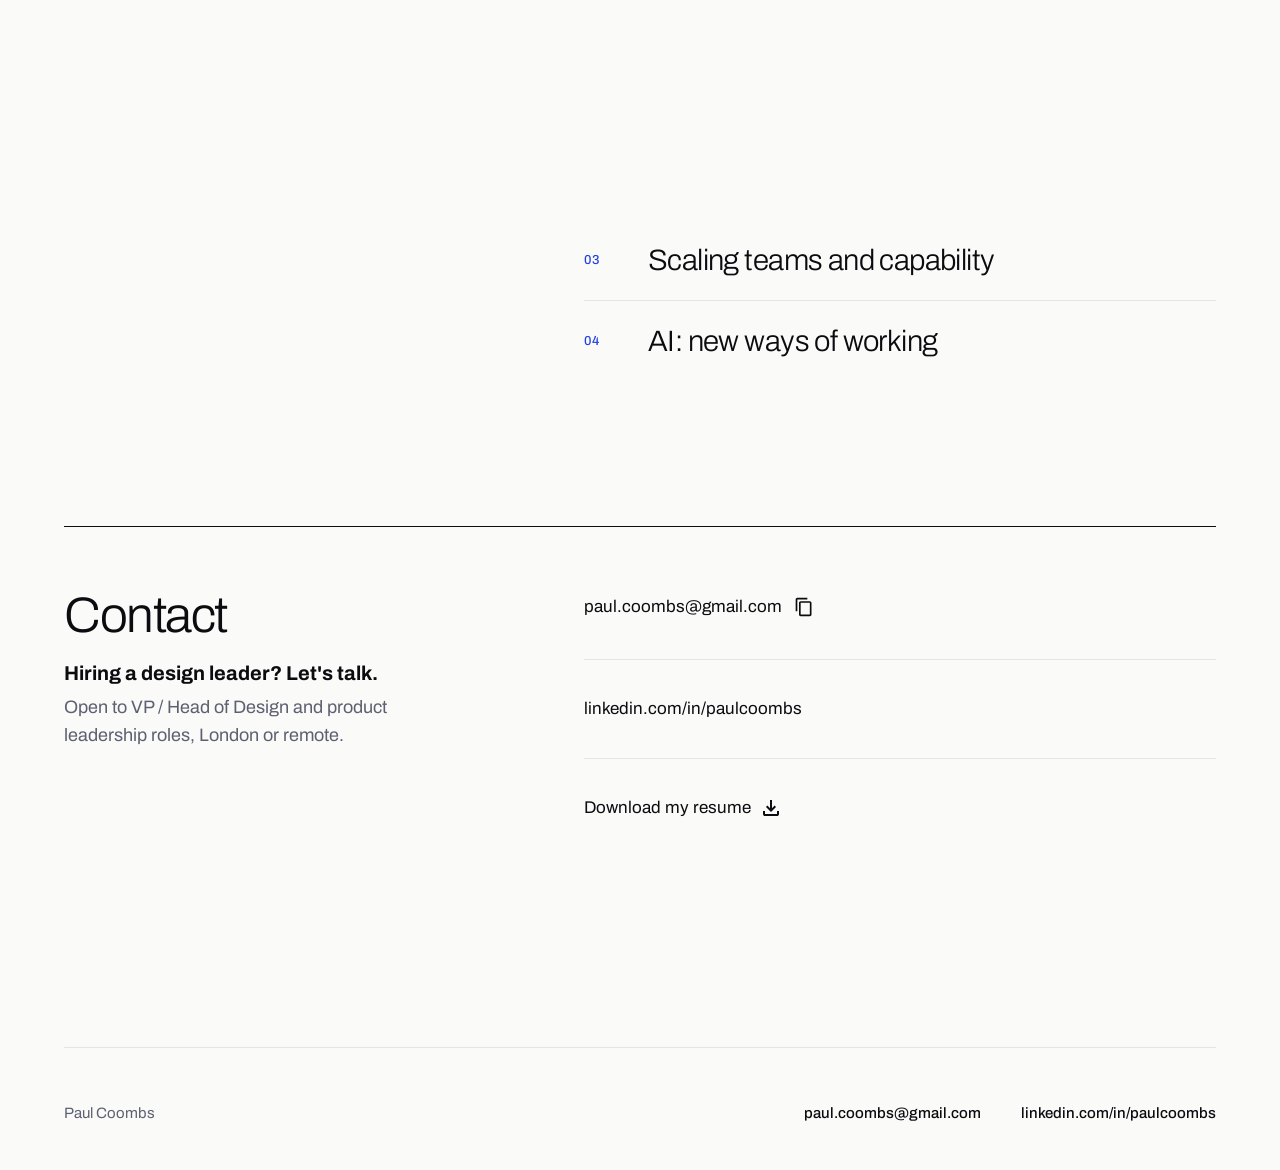
==== commit df16a5ae: "Update homepage" ====
--- a/index.html
+++ b/index.html
@@ -10,7 +10,7 @@
 <link rel="preconnect" href="https://fonts.googleapis.com">
 <link rel="preconnect" href="https://fonts.gstatic.com" crossorigin>
 <link href="https://fonts.googleapis.com/css2?family=Archivo:wght@300;400;500;600;700;800&display=swap" rel="stylesheet">
-<link rel="stylesheet" href="assets/css/site.css">
+<link rel="stylesheet" href="assets/css/site.css?v=20261120g">
 </head>
 <body>
 <header class="site-header" data-active=""></header>
@@ -25,28 +25,27 @@
   <section class="home-section" id="work">
     <div class="heading reveal">
       <h2 class="h2">Work</h2>
-      <a class="arrow-btn" href="work-snyk.html" aria-label="Go to Work" data-arrow></a>
     </div>
     <div class="cards" data-stagger="0.12">
       <div class="reveal">
         <a class="card" href="work-snyk.html">
           <div class="media"><div class="media-inner"><img src="img/snyk.png" alt="Snyk application security experience map" style="object-position:30% 50%"></div><span class="arrow-btn" data-arrow></span></div>
-          <div class="meta"><span class="eyebrow">Snyk</span><h3>One product experience</h3></div>
+          <div class="meta"><span class="eyebrow card-eyebrow"><span class="card-n">01</span>Snyk</span><h3>Five products into one</h3></div>
           <p>Taking the Experience mapping. IA and design vision.</p>
+        </a>
+      </div>
+      <div class="reveal">
+        <a class="card" href="work-ig.html">
+          <div class="media"><div class="media-inner"><img src="img/ig.png" alt="Research synthesis wall at IG" style="object-position:50% 40%"></div><span class="arrow-btn" data-arrow></span></div>
+          <div class="meta"><span class="eyebrow card-eyebrow"><span class="card-n">02</span>IG</span><h3>New trading web &amp; mobile app</h3></div>
+          <p>The legacy apps were old and becoming hard to use, customers we no longer rating it as best in the category.</p>
         </a>
       </div>
       <div class="reveal">
         <a class="card" href="work-pvcase.html">
           <div class="media"><div class="media-inner"><img src="img/pvcase.png" alt="PVcase Prospect campaign portfolio view" style="object-position:50% 0%"></div><span class="arrow-btn" data-arrow></span></div>
-          <div class="meta"><span class="eyebrow">PVcase</span><h3>One connected platform</h3></div>
+          <div class="meta"><span class="eyebrow card-eyebrow"><span class="card-n">03</span>PVcase</span><h3>Silos to connected platform</h3></div>
           <p>Connecting silos. New user-centred data model. UX strategy and vision.</p>
-        </a>
-      </div>
-      <div class="reveal">
-        <a class="card" href="work-ig.html">
-          <div class="media"><div class="media-inner"><img src="img/ig.png" alt="Research synthesis wall at IG" style="object-position:50% 40%"></div><span class="arrow-btn" data-arrow></span></div>
-          <div class="meta"><span class="eyebrow">IG</span><h3>New trading web &amp; mobile app</h3></div>
-          <p>The legacy apps were old and becoming hard to use, customers we no longer rating it as best in the category.</p>
         </a>
       </div>
     </div>
@@ -67,15 +66,8 @@
     <h2 class="h2 reveal">Experience</h2>
     <div class="exp-cols" data-stagger="0.12">
       <div class="exp-col reveal">
-        <div class="exp-head"><h3>PVcase</h3><span class="pill now">2024 – now</span></div>
-        <div class="exp-item">Solar design and development software, $40M ARR, scaling after&nbsp; $100M Series B.</div>
-        <div class="exp-item">Pulling siloed products into a single platform, and using it for many 0-1 product bets.</div>
-        <div class="exp-item">Upskilling discovery research for Product and Design through training, playbooks, coaching.</div>
-        <div class="exp-item last">Writing the new AI-focused playbooks to change ways of working.</div>
-      </div>
-      <div class="exp-col reveal">
         <div class="exp-head"><h3>Snyk</h3><span class="pill">2020 – 2024</span></div>
-        <div class="exp-item">AppSec hyper-growth scale-up: $20m to $300m ARR, 200 to 1500 people in 4 years.</div>
+        <div class="exp-item">AppSec hyper-growth scale-up: $20M to $300M ARR, 200 to 1500 people in 4 years.</div>
         <div class="exp-item">Scaled design, docs and front-end engineering from 1 to 20+.</div>
         <div class="exp-item">Mapped the domain experience that drove a product and tech reorg.</div>
         <div class="exp-item last">Optimised product-led growth conversion and delivered one platform experience from fragmented products.</div>
@@ -85,7 +77,14 @@
         <div class="exp-item">London listed, financial derivatives and share trading broker, regulated in 14 countries.</div>
         <div class="exp-item">Five disciplines merged into one 30+ person department.</div>
         <div class="exp-item">Redesigned the iOS and Android apps to a 4.6/5 App Store rating, highest in category.</div>
-        <div class="exp-item last">Led the two-year trading platform redesign: 15% faster conversion, 70% of high-value clients switched in 6 months.</div>
+        <div class="exp-item last">Led the two-year trading platform redesign: 15% faster conversion, 70% of high value clients switched in 6 months.</div>
+      </div>
+      <div class="exp-col reveal">
+        <div class="exp-head"><h3>PVcase</h3><span class="pill now">2024 – now</span></div>
+        <div class="exp-item">Solar design and development software, $40M ARR, scaling after&nbsp; $100M Series B.</div>
+        <div class="exp-item">Pulling siloed products into a single platform, and using it for many 0-1 product bets.</div>
+        <div class="exp-item">Upskilling discovery research for Product and Design through training, playbooks, coaching.</div>
+        <div class="exp-item last">Writing the new AI-focused playbooks to change ways of working.</div>
       </div>
     </div>
   </section>
@@ -96,7 +95,6 @@
         <div class="stack" style="gap:20px">
           <h2 class="h2">Approach</h2>
         </div>
-        <a class="arrow-btn" href="approach.html" aria-label="Go to Approach" data-arrow></a>
       </div>
       <div class="topics" data-stagger="0.08">
         <a class="topic reveal" href="approach.html#opinion-1"><span class="num">01</span><span class="t">Product focus + user focus</span><span class="arrow-btn" data-arrow></span></a>
@@ -113,16 +111,15 @@
       <div class="pitch"><h3 class="bold" style="margin:0;font-size:20px;line-height:24px">Hiring a design leader? Let's talk.</h3><p class="muted">Open to VP / Head of Design and product leadership roles, London or remote.</p></div>
     </div>
     <div class="col-main" data-stagger="0.1">
-      <div class="p-item reveal"><h3 class="bold" style="margin:0;font-size:20px;line-height:24px">Email</h3>
-        <p class="body copy-line"><a href="mailto:paul.coombs@gmail.com">paul.coombs@gmail.com</a>
-          <button class="copy-btn" type="button" data-copy="paul.coombs@gmail.com" aria-label="Copy email address"><svg viewBox="0 0 24 24" aria-hidden="true"><path fill="currentColor" d="M16 1H4c-1.1 0-2 .9-2 2v14h2V3h12V1zm3 4H8c-1.1 0-2 .9-2 2v14c0 1.1.9 2 2 2h11c1.1 0 2-.9 2-2V7c0-1.1-.9-2-2-2zm0 16H8V7h11v14z"/></svg><span class="copy-tip" role="status" aria-live="polite">Copied</span></button></p></div>
-      <div class="p-item reveal"><h3 class="bold" style="margin:0;font-size:20px;line-height:24px">LinkedIn</h3><p class="body"><a href="https://www.linkedin.com/in/paulcoombs" target="_blank" rel="noopener">linkedin.com/in/paulcoombs</a></p></div>
-      <div class="p-item reveal"><h3 class="bold" style="margin:0;font-size:20px;line-height:24px">Resume</h3><p class="body"><a class="dl-link" href="assets/Paul-Coombs-Resume.pdf" download="Paul-Coombs-Resume.pdf">Download my resume<svg viewBox="0 0 24 24" aria-hidden="true"><path fill="currentColor" d="M5 20h14v-2H5v2zM19 9h-4V3H9v6H5l7 7 7-7z"/></svg></a></p></div>
+      <div class="p-item reveal">
+        <p class="body"><button class="copy-link" type="button" data-copy="paul.coombs@gmail.com" aria-label="Copy email address paul.coombs@gmail.com"><span class="copy-text">paul.coombs@gmail.com</span><span class="copy-icon" aria-hidden="true"><svg viewBox="0 0 24 24"><path fill="currentColor" d="M16 1H4c-1.1 0-2 .9-2 2v14h2V3h12V1zm3 4H8c-1.1 0-2 .9-2 2v14c0 1.1.9 2 2 2h11c1.1 0 2-.9 2-2V7c0-1.1-.9-2-2-2zm0 16H8V7h11v14z"/></svg></span><span class="copy-tip" role="status" aria-live="polite">Copied</span></button></p></div>
+      <div class="p-item reveal"><p class="body"><a class="u-link" href="https://www.linkedin.com/in/paulcoombs" target="_blank" rel="noopener">linkedin.com/in/paulcoombs</a></p></div>
+      <div class="p-item reveal"><p class="body"><a class="dl-link" href="assets/Paul-Coombs-Resume.pdf" download="Paul-Coombs-Resume.pdf"><span class="u-text">Download my resume</span><svg viewBox="0 0 24 24" aria-hidden="true"><path fill="currentColor" d="M12,16L7,11L8.4,9.55l2.6,2.6V4h2v8.15l2.6-2.6L17,11l-5,5ZM6,20q-0.82,0-1.41-0.59T4,18V15H6v3H18V15h2v3q0,0.82-0.59,1.41T18,20H6Z"/></svg></a></p></div>
     </div>
   </section>
 </main>
 
 <footer class="site-footer"></footer>
-<script src="assets/js/site.js"></script>
+<script src="assets/js/site.js?v=20261120g"></script>
 </body>
 </html>
--- a/assets/css/site.css
+++ b/assets/css/site.css
@@ -56,6 +56,10 @@
   transition: padding .45s var(--ease);
 }
 .site-header.scrolled .nav { padding-block: 18px; }
+/* Work and Approach pages always use the compact (scrolled) nav, so moving between
+   them and a scrolled homepage doesn't make the header jump. */
+body:has(.site-header:not([data-active=""])) { --nav-h: 65px; } /* 18px x2 + 28px links + 1px rule */
+.site-header:not([data-active=""]) .nav { padding-block: 18px; }
 .logo {
   font-weight: 800; font-size: 20px; letter-spacing: -.02em; line-height: 24px;
   display: inline-block; transition: transform .3s var(--ease), color .2s;
@@ -109,6 +113,9 @@
   padding-top: 96px; padding-bottom: 72px;
 }
 .page-head .lede { max-width: 460px; }
+.work-head { padding-top: 128px; padding-bottom: 88px; }
+.page-title { margin: 0; font-weight: 300; font-size: clamp(48px, 6.67vw, 96px); line-height: 1; letter-spacing: -.02em; will-change: transform; }
+.work-head .lede { max-width: 680px; font-size: clamp(19px, 1.67vw, 24px); line-height: 1.5; color: #333; opacity: 0; animation: fade 1s .45s var(--ease) forwards; }
 .section { border-top: 1px solid var(--ink); display: flex; gap: 0; padding-block: 64px; }
 .section.tight { padding-block: 56px; }
 .col-label { width: 520px; flex-shrink: 0; padding-right: 40px; align-self: flex-start; position: sticky; top: 110px; }
@@ -121,11 +128,13 @@
 .row:last-child { border-bottom: 0; padding-bottom: 0; }
 .row .k { width: 160px; flex-shrink: 0; padding-top: 5px; font-weight: 500; font-size: 13px; letter-spacing: .08em; line-height: 16px; text-transform: uppercase; color: var(--muted); }
 .row.key .k { color: var(--blue); font-weight: 700; }
-.row .v { flex: 1 1 0; margin: 0; font-size: 18px; line-height: 28px; }
-.row.key .v { font-weight: 700; }
+.row .v { flex: 1 1 0; margin: 0; font-size: 19px; line-height: 29px; }
 .projects-rows .row { padding-block: 28px; }
 .projects-rows .row:first-child { padding-top: 0; }
 .projects-rows .row .v { font-size: 19px; line-height: 29px; }
+.outcomes { list-style: none; padding: 0; display: flex; flex-direction: column; gap: 14px; }
+.outcomes li { position: relative; padding-left: 20px; }
+.outcomes li::before { content: ''; position: absolute; left: 0; top: 11.5px; width: 6px; height: 6px; border-radius: 50%; background: var(--blue); }
 
 /* ---------- Arrow buttons ---------- */
 .arrow-btn {
@@ -153,6 +162,29 @@
 .figure { margin: 0; }
 .figure .media { aspect-ratio: 1296 / 640; }
 .figure.tall .media { aspect-ratio: 16 / 10; }
+.media.phones { display: flex; align-items: center; justify-content: center; background: none; }
+.figure.shot img { width: 100%; height: auto; }
+.legacy-web { position: relative; overflow: hidden; width: 100%; max-width: 1007px; aspect-ratio: 1007 / 569; border-radius: 3px; outline: .5px solid #D9D9D9; }
+.legacy-web img { position: absolute; max-width: none; width: 132.05%; height: 165.47%; left: -16.06%; top: -29.85%; }
+.legacy-phones { display: flex; gap: 27px; }
+.legacy-phones img { width: min(237px, 30%); height: auto; }
+.phones-row { display: flex; gap: 4%; height: 84%; }
+.phones-row img { height: 100%; width: auto; border-radius: 6% / 3%; box-shadow: 0 28px 56px -28px rgba(11, 11, 16, .35); }
+.shot-img { width: 100%; height: auto; }
+/* Snyk legacy: base screen with two crops of a second screenshot over its top bar (Paper 2YI). */
+.snyk-legacy { position: relative; width: 100%; max-width: 824px; aspect-ratio: 824 / 561; border-radius: 3px; overflow: hidden; box-shadow: 0 2px 3px rgba(0, 0, 0, .2); }
+.snyk-legacy > div { position: absolute; background-repeat: no-repeat; }
+.sl-base { inset: 0; background: url(../../img/snyk-legacy-1.png) 50% 100% / cover; }
+.sl-crop { top: 0; height: 11.05%; background-image: url(../../img/snyk-legacy-2.png); }
+.sl-crop-a { left: 77.31%; width: 22.69%; background-size: 475.668%; background-position: 80% 14.622%; }
+.sl-crop-b { left: 0; width: 99.64%; background-size: 108.343%; background-position: 51.095% 14.622%; }
+.snyk-legacy-2 { width: 100%; max-width: 824px; aspect-ratio: 824 / 439; border-radius: 3px; border: .5px solid #D9D9D9; box-shadow: 0 2px 3px rgba(0, 0, 0, .2);
+  background: url(../../img/snyk-legacy-2.png) no-repeat 50% 62.46% / 107.97% 125.38%; background-origin: border-box; }
+/* PVcase: unreleased design placeholder and legacy crop (Paper 3IO, 30Y). */
+.pv-placeholder { width: 100%; max-width: 720px; aspect-ratio: 720 / 450; display: flex; align-items: center; justify-content: center; box-shadow: 0 2px 3px rgba(0, 0, 0, .2); }
+.pv-placeholder p { margin: 0; width: 616px; max-width: 90%; text-align: center; font-size: 14px; line-height: 29px; }
+.pv-legacy { position: relative; overflow: hidden; width: 100%; max-width: 995px; aspect-ratio: 995 / 565; border-radius: 6px; border: .25px solid #757575; box-shadow: 0 2px 3px rgba(0, 0, 0, .2); }
+.pv-legacy img { position: absolute; max-width: none; width: 107.52%; height: 123.2%; left: -3.76%; top: -14.37%; }
 .figure figcaption { margin-top: 18px; font-size: 14px; line-height: 18px; color: var(--muted); }
 
 /* ---------- Cards ---------- */
@@ -165,6 +197,8 @@
 .card:active { transform: scale(.985); }
 .card:active .arrow-btn { transform: scale(.88); }
 .card .meta { display: flex; flex-direction: column; gap: 12px; padding-top: 20px; }
+.card-eyebrow { display: flex; align-items: center; gap: 12px; }
+.card-n { color: var(--muted); }
 .card h3 { margin: 0; font-weight: 300; font-size: clamp(26px, 2.2vw, 32px); line-height: 1.25; letter-spacing: -.02em; transition: color .25s, transform .45s var(--ease); }
 .card:hover h3 { color: var(--blue); transform: translateX(6px); }
 .card p { margin: 20px 0 0; font-size: 16px; line-height: 24px; }
@@ -172,8 +206,8 @@
 /* ---------- Home ---------- */
 .hero { padding-block: 128px; display: flex; flex-direction: column; gap: 28px; }
 .hero h1 { margin: 0; font-weight: 300; letter-spacing: -.03em; font-size: clamp(48px, 6.67vw, 96px); line-height: 1; letter-spacing: -.02em; will-change: transform; }
-.hero .line { display: block; overflow: hidden; padding-bottom: .08em; margin-bottom: -.08em; }
-.hero .line > span { display: block; transform: translateY(110%); animation: rise 1.2s var(--ease) forwards; }
+.hero .line, .page-title .line { display: block; overflow: hidden; padding-bottom: .08em; margin-bottom: -.08em; }
+.hero .line > span, .page-title .line > span { display: block; transform: translateY(110%); animation: rise 1.2s var(--ease) forwards; }
 .hero .line:nth-child(2) > span { animation-delay: .12s; }
 .hero .dot { color: var(--blue); display: inline-block; transition: transform .5s var(--spring); }
 .hero h1:hover .dot { transform: translateY(-.06em) scale(1.12); }
@@ -186,6 +220,10 @@
 .home-section { border-top: 1px solid var(--ink); padding-block: 64px 80px; }
 .home-section .heading { display: grid; grid-template-columns: 1fr auto; align-items: center; row-gap: 28px; margin-bottom: 56px; }
 #approach { padding-bottom: 64px; }
+/* Paper puts an 81px spacer above these four homepage sections. */
+#work, #about, #approach, #contact { margin-top: 81px; }
+/* Two 81px spacers between Contact and the footer in Paper. */
+#contact { margin-bottom: 162px; }
 .home-split { display: flex; }
 .home-split .col-label { position: static; display: flex; flex-direction: column; justify-content: space-between; gap: 32px; }
 .home-split .items { flex: 1 1 0; display: flex; gap: 40px; align-items: flex-start; }
@@ -205,16 +243,46 @@
 .topic:hover .arrow-btn { opacity: 1; transform: none; }
 .topic:active { transform: scale(.992); }
 
-/* ---------- Segmented control ---------- */
-.seg { display: flex; gap: 4px; padding: 6px; background: var(--pill); border-radius: 999px; }
+/* ---------- Project switcher (work pages) ----------
+   A segmented control: three equal segments on a soft track, with a raised white thumb
+   under the current project. --i (0, 1, 2) on the nav positions the thumb; site.js slides
+   it to the clicked segment before navigating, and View Transitions carry it across. */
+.seg {
+  --n: 3; --pad: 5px;
+  position: relative; display: flex; width: 480px; max-width: 100%; padding: var(--pad);
+  background: var(--pill); border-radius: 999px;
+  box-shadow: inset 0 1px 2px rgba(11, 11, 16, .06);
+}
+.seg .thumb {
+  position: absolute; top: var(--pad); bottom: var(--pad); left: var(--pad);
+  width: calc((100% - var(--pad) * 2) / var(--n));
+  transform: translateX(calc(var(--i, 0) * 100%));
+  background: #fff; border-radius: 999px;
+  box-shadow: 0 1px 2px rgba(11, 11, 16, .08), 0 6px 16px -6px rgba(11, 11, 16, .18);
+  transition: transform .5s cubic-bezier(.34, 1.3, .64, 1);
+  view-transition-name: seg-thumb;
+}
 .seg a {
-  display: flex; align-items: center; justify-content: center; width: 148px; height: 52px;
-  border-radius: 999px; font-weight: 500; font-size: 17px; position: relative;
-  transition: background .25s, color .25s, transform .25s var(--spring);
-}
-.seg a:hover { background: rgba(35, 64, 224, .09); color: var(--blue); }
-.seg a:active { transform: scale(.94); }
-.seg a[aria-current="page"] { background: var(--blue); color: #fff; font-weight: 700; view-transition-name: seg-thumb; }
+  position: relative; z-index: 1; flex: 1 1 0; height: 52px;
+  display: flex; align-items: center; justify-content: center; gap: 8px;
+  border-radius: 999px; font-weight: 500; font-size: 17px; line-height: 20px; color: var(--muted);
+  transition: color .25s, background .25s, transform .25s var(--spring);
+}
+.seg .n { font-size: 11px; line-height: 11px; letter-spacing: .08em; color: inherit; opacity: .7; transition: color .25s, opacity .25s; }
+.seg a:not([aria-current]):hover { color: var(--ink); background: rgba(11, 11, 16, .04); }
+.seg a:active { transform: scale(.95); }
+.seg a[aria-current="page"] { color: var(--ink); font-weight: 600; }
+.seg a[aria-current="page"] .n { color: var(--blue); opacity: 1; }
+::view-transition-group(seg-thumb) { animation-duration: .5s; animation-timing-function: cubic-bezier(.34, 1.3, .64, 1); }
+/* Switching projects via the segmented control: the "Work" title and intro stay put.
+   An inline script in each work page adds .seg-nav when the visit came from the control. */
+.seg-nav .page-title .line > span { animation: none; transform: none; }
+.seg-nav .work-head .lede { animation: none; opacity: 1; }
+/* ...and the first case study on the new page shows straight away instead of fading in. */
+.seg-nav main > section:first-of-type .reveal { opacity: 1; transform: none; transition: none; }
+.work-head > .stack { view-transition-name: work-title; }
+::view-transition-group(work-title), ::view-transition-new(work-title) { animation: none; }
+::view-transition-old(work-title) { display: none; }
 
 /* ---------- About ---------- */
 .exp { display: flex; flex-direction: column; gap: 48px; }
@@ -222,11 +290,11 @@
 .exp-col { display: flex; flex-direction: column; gap: 24px; }
 .exp-head { display: flex; align-items: center; justify-content: space-between; }
 .exp-head h3 { margin: 0; font-weight: 300; font-size: clamp(30px, 2.5vw, 36px); line-height: 44px; letter-spacing: -.03em; transition: color .25s, transform .4s var(--ease); }
-.exp-col:hover h3 { color: var(--blue); transform: translateX(4px); }
+.exp-col:hover h3 { transform: translateX(4px); }
 .pill { font-weight: 600; font-size: 13px; line-height: 16px; padding: 6px 14px; border-radius: 999px; background: var(--blue-tint); color: var(--blue); white-space: nowrap; }
 .pill.now { background: var(--blue); color: #fff; }
 .exp-item { padding-bottom: 20px; border-bottom: 1px solid var(--line); font-size: 17px; line-height: 26px; transition: transform .35s var(--ease), border-color .3s; }
-.exp-item:hover { transform: translateX(6px); border-color: var(--blue); }
+.exp-item:hover { transform: translateX(6px); }
 .exp-item.last { border-bottom: 0; padding-bottom: 0; }
 .p-item { padding-bottom: 36px; border-bottom: 1px solid var(--line); display: flex; flex-direction: column; gap: 8px; }
 .profile .p-item { transition: transform .4s var(--ease); }
@@ -247,27 +315,39 @@
 /* ---------- Contact ---------- */
 .contact .col-label { top: 110px; }
 .contact .p-item:last-child { border-bottom: 0; padding-bottom: 0; }
-.copy-line { display: flex; align-items: center; gap: 10px; }
-.copy-line a, .dl-link { position: relative; transition: color .2s; }
-.copy-line a:hover, .dl-link:hover { color: var(--blue); }
-.copy-btn {
-  position: relative; display: inline-flex; align-items: center; justify-content: center;
-  width: 32px; height: 32px; padding: 0; border: 0; border-radius: 50%; background: transparent;
-  color: var(--ink); cursor: pointer; transition: background .25s, color .25s, transform .3s var(--spring);
-}
-.copy-btn svg { width: 20px; height: 20px; }
-.copy-btn:hover { background: var(--blue-tint); color: var(--blue); }
-.copy-btn:active { transform: scale(.85); }
-.copy-btn.copied { color: var(--blue); }
+/* Email: address and copy icon are one hit area. Hovering either turns both blue
+   (the icon has no hover of its own); clicking anywhere copies. */
+.copy-link {
+  position: relative; display: inline-flex; align-items: center; gap: 6px;
+  padding: 0; border: 0; background: none; font: inherit; color: var(--ink); cursor: pointer;
+  transition: color .2s;
+}
+.copy-icon {
+  display: inline-flex; align-items: center; justify-content: center; flex-shrink: 0;
+  width: 32px; height: 32px; border-radius: 50%;
+  transition: background .25s, transform .3s var(--spring);
+}
+.copy-icon svg { width: 20px; height: 20px; }
+.copy-link:hover, .copy-link.copied { color: var(--blue); }
+.copy-link:active .copy-icon { transform: scale(.85); }
 .copy-tip {
-  position: absolute; left: 50%; bottom: calc(100% + 6px); transform: translate(-50%, 4px);
+  position: absolute; right: 16px; bottom: calc(100% + 6px); transform: translate(50%, 4px);
   background: var(--ink); color: #fff; font-size: 13px; font-weight: 500; line-height: 1;
   padding: 6px 9px; border-radius: 6px; white-space: nowrap; opacity: 0; pointer-events: none;
   transition: opacity .2s, transform .25s var(--ease);
 }
-.copy-btn.copied .copy-tip { opacity: 1; transform: translate(-50%, 0); }
+.copy-link.copied .copy-tip { opacity: 1; transform: translate(50%, 0); }
+/* All three Contact links use the footer link hover: text turns blue and a 1px
+   underline draws in from the left, on the text only. */
+.copy-text, .u-link, .dl-link .u-text { position: relative; transition: color .2s; }
+.copy-text::after, .u-link::after, .dl-link .u-text::after {
+  content: ''; position: absolute; left: 0; right: 0; bottom: -3px; height: 1px; background: currentColor;
+  transform: scaleX(0); transform-origin: 0 50%; transition: transform .4s var(--ease);
+}
+.copy-link:hover .copy-text::after, .u-link:hover::after, .dl-link:hover .u-text::after { transform: scaleX(1); }
+.u-link:hover, .dl-link:hover { color: var(--blue); }
 .dl-link { display: inline-flex; align-items: center; gap: 8px; }
-.dl-link svg { width: 22px; height: 22px; transition: transform .35s var(--spring); }
+.dl-link svg { width: 24px; height: 24px; transition: transform .35s var(--spring); }
 .dl-link:hover svg { transform: translateY(2px); }
 
 /* ---------- Footer ---------- */
@@ -275,6 +355,7 @@
 .footer {
   display: flex; align-items: center; justify-content: space-between; gap: 24px;
   padding-top: 56px; padding-bottom: 48px; font-size: 15px; line-height: 18px;
+  border-top: 1px solid var(--line);
 }
 .footer .name { color: var(--muted); }
 .footer .links { display: flex; gap: 40px; flex-wrap: wrap; }
@@ -298,10 +379,14 @@
   .home-split .items { flex-direction: column; }
   .row { flex-direction: column; gap: 8px; }
   .row .k { width: auto; padding-top: 0; }
-  .seg a { width: 100px; }
+  .work-head { padding-top: 72px; padding-bottom: 48px; }
+  .seg { width: 100%; }
+  .seg a { font-size: 16px; }
   .footer { flex-direction: column; align-items: flex-start; }
   .hero { padding-top: 72px; padding-bottom: 64px; }
   .nav { padding-block: 22px; }
+  #work, #about, #approach, #contact { margin-top: 40px; }
+  #contact { margin-bottom: 80px; }
   :root { --nav-h: 69px; }
 }
 
@@ -309,6 +394,7 @@
   html { scroll-behavior: auto; }
   *, *::before, *::after { animation-duration: .01ms !important; animation-delay: 0s !important; transition-duration: .01ms !important; }
   .reveal { opacity: 1; transform: none; }
-  .hero .line > span { transform: none; }
+  .hero .line > span, .page-title .line > span { transform: none; }
+  .work-head .lede { opacity: 1; }
   .hero .eyebrow, .hero .blurb { opacity: 1; }
 }
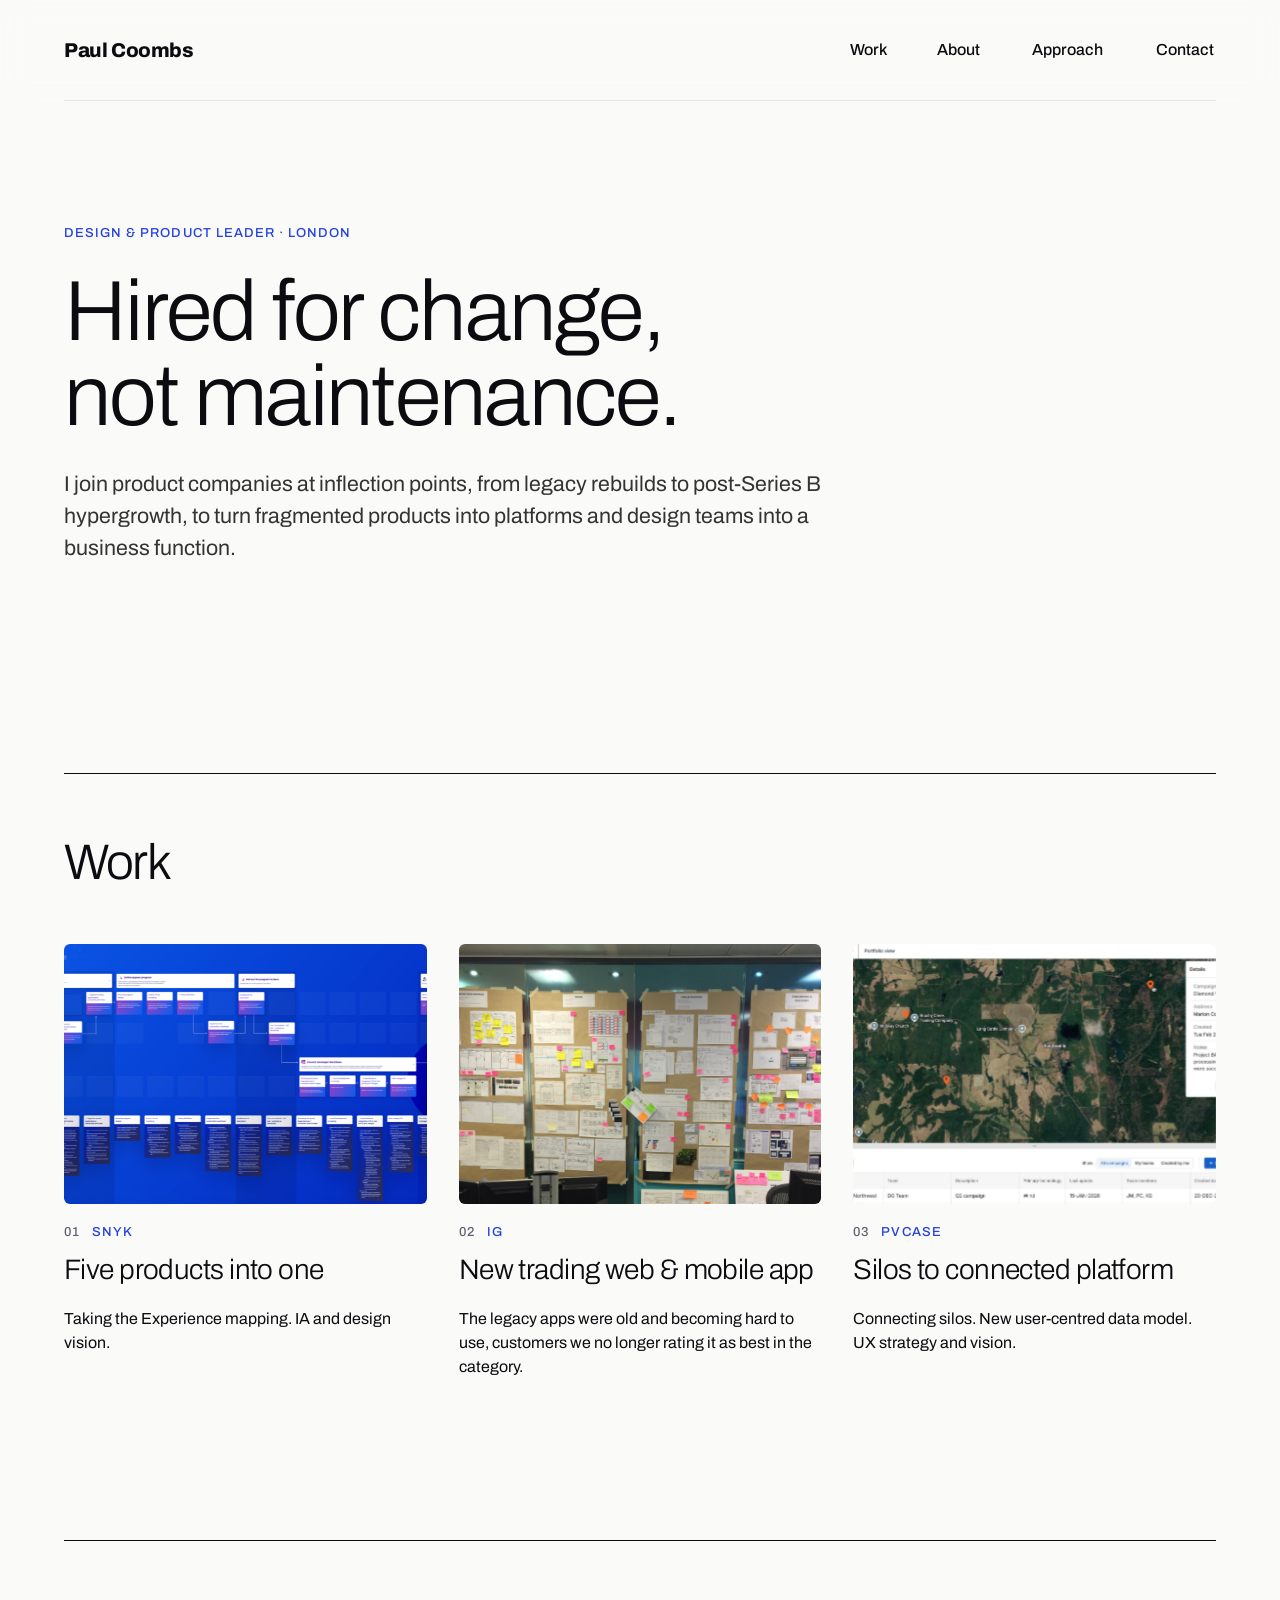
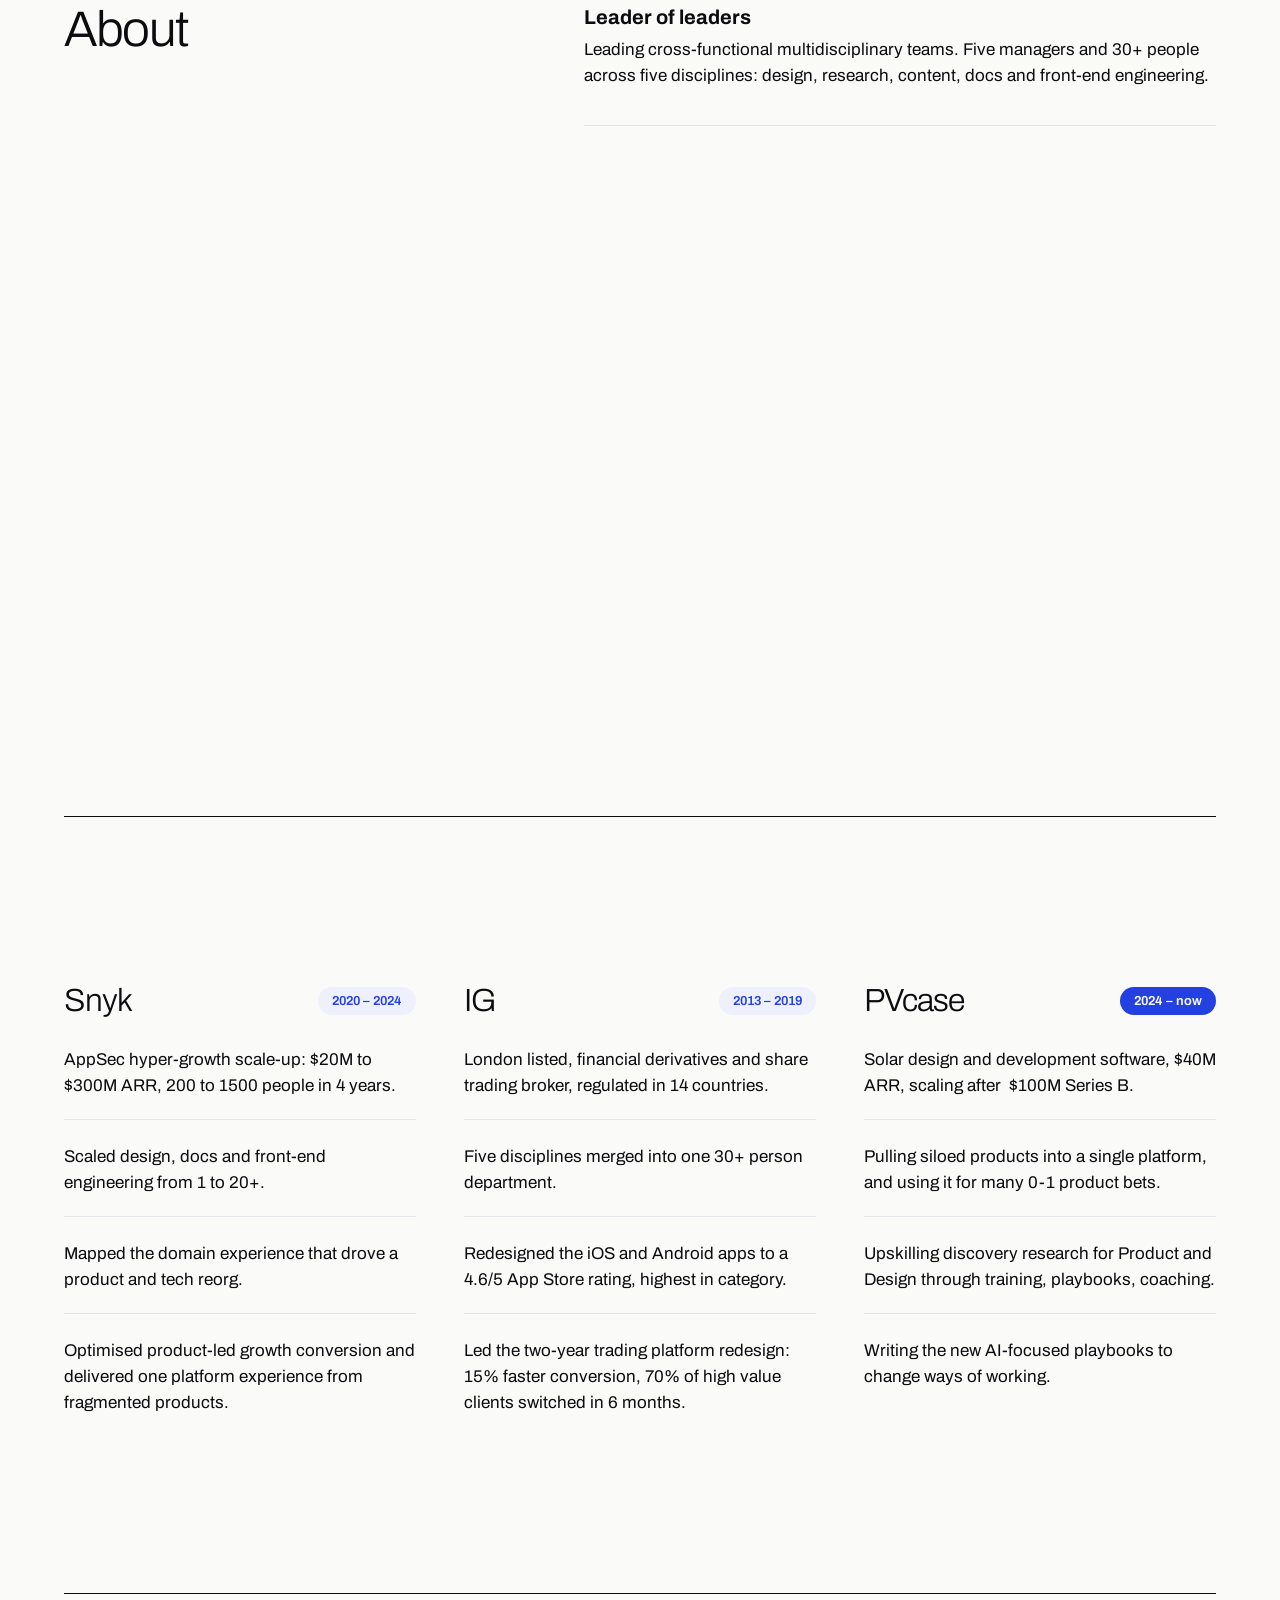
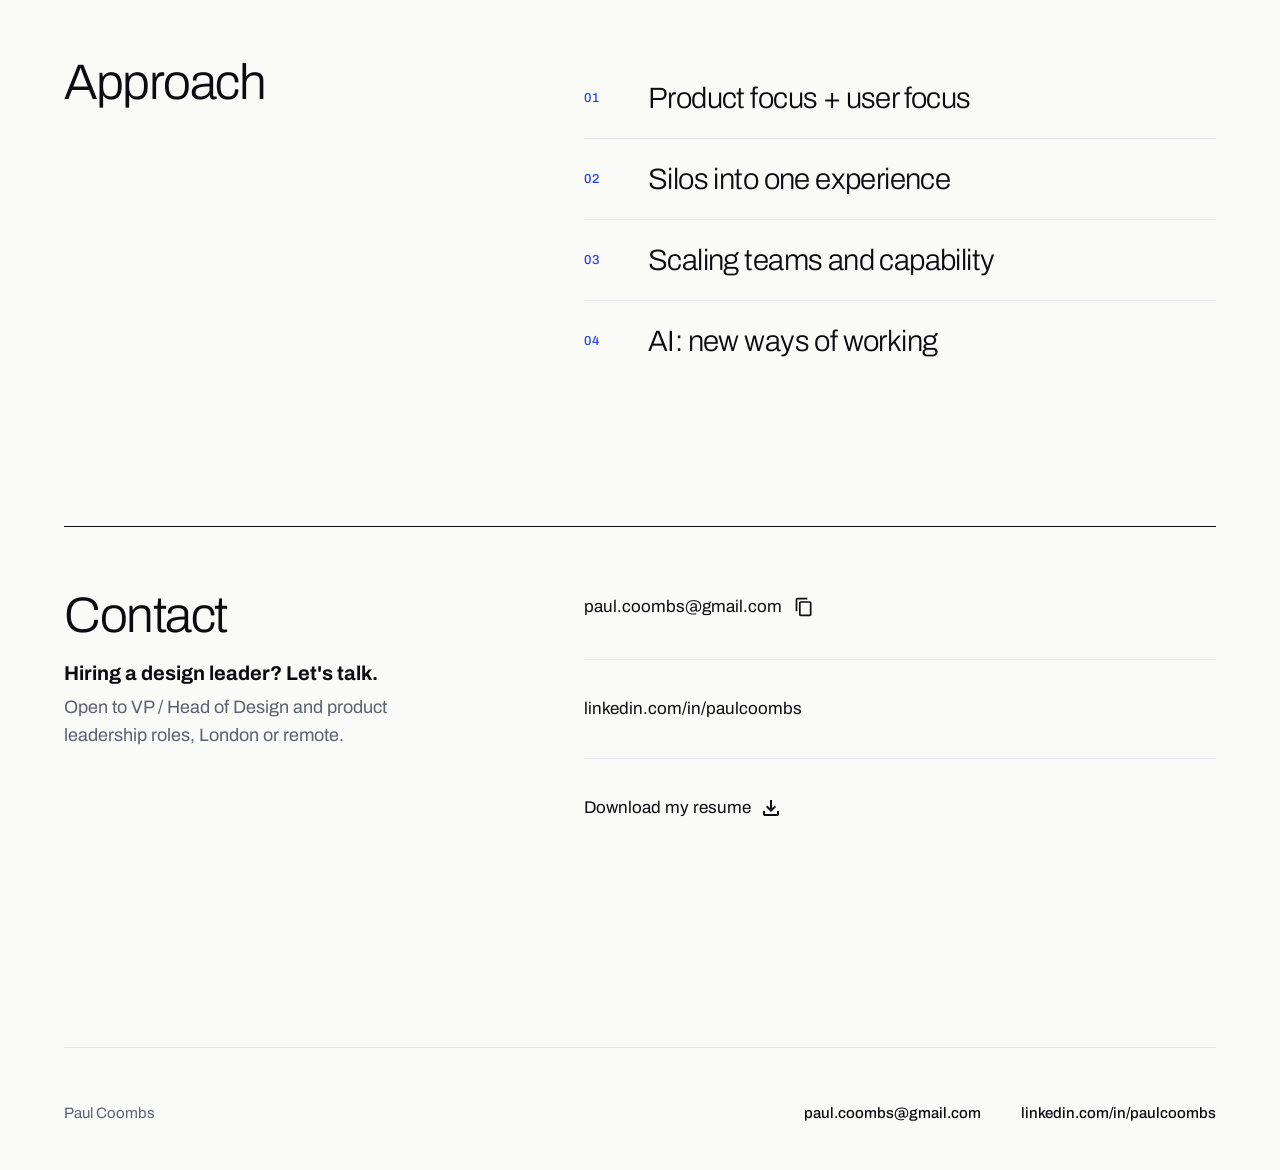
==== commit 44039301: "Rewrite homepage hero intro Co-Authored-By: Claude Opus 5.5 <noreply@anthropic.com>" ====
--- a/index.html
+++ b/index.html
@@ -19,7 +19,7 @@
   <section class="hero">
     <span class="eyebrow">Design &amp; product leader · London</span>
     <h1 aria-label="Hired for change, not maintenance."><span class="line" aria-hidden="true"><span>Hired for change,</span></span><span class="line" aria-hidden="true"><span>not maintenance.</span></span></h1>
-    <p class="blurb">I join product companies at their inflection point (a legacy rebuild, hypergrowth, a post-Series B scale-up) and turn fragmented products into platforms, and design into a business function.</p>
+    <p class="blurb">I join product companies at inflection points, from legacy rebuilds to post-Series B hypergrowth, to turn fragmented products into platforms and design teams into a business function.</p>
   </section>
 
   <section class="home-section" id="work">
